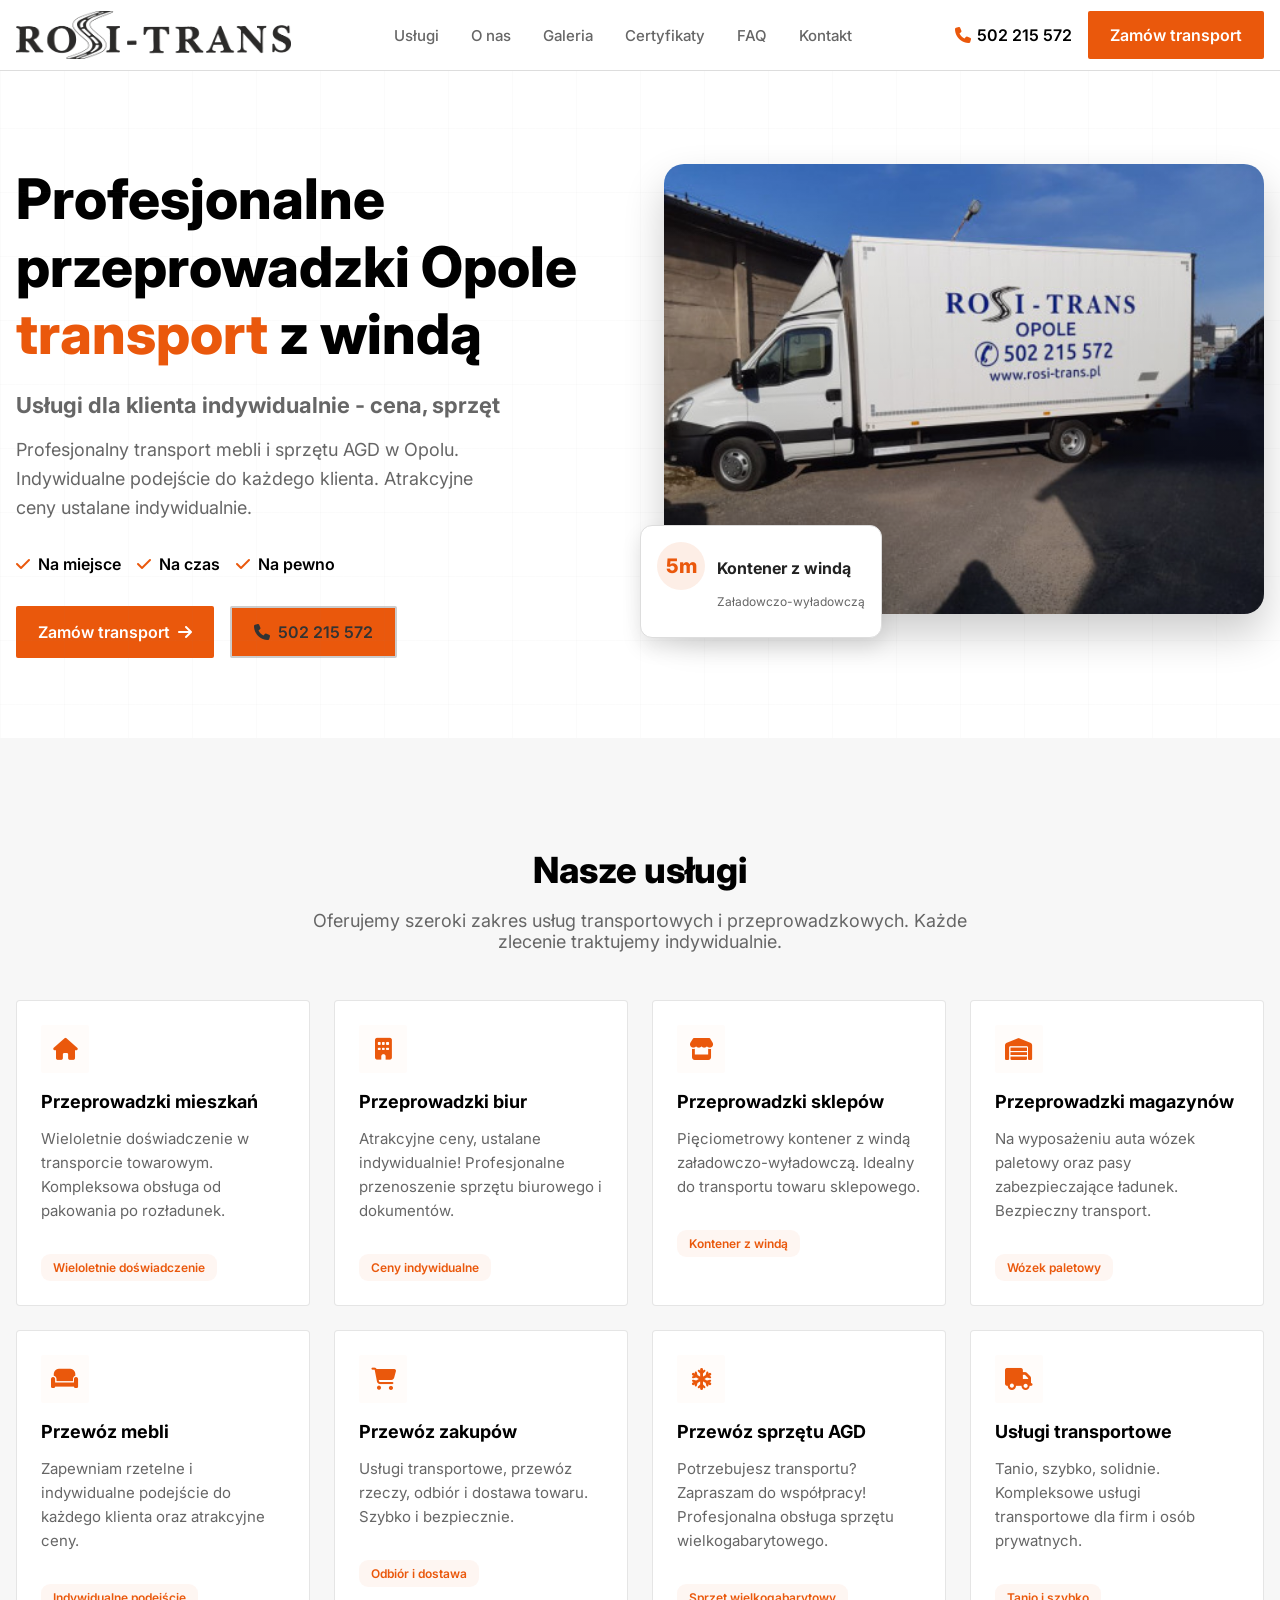
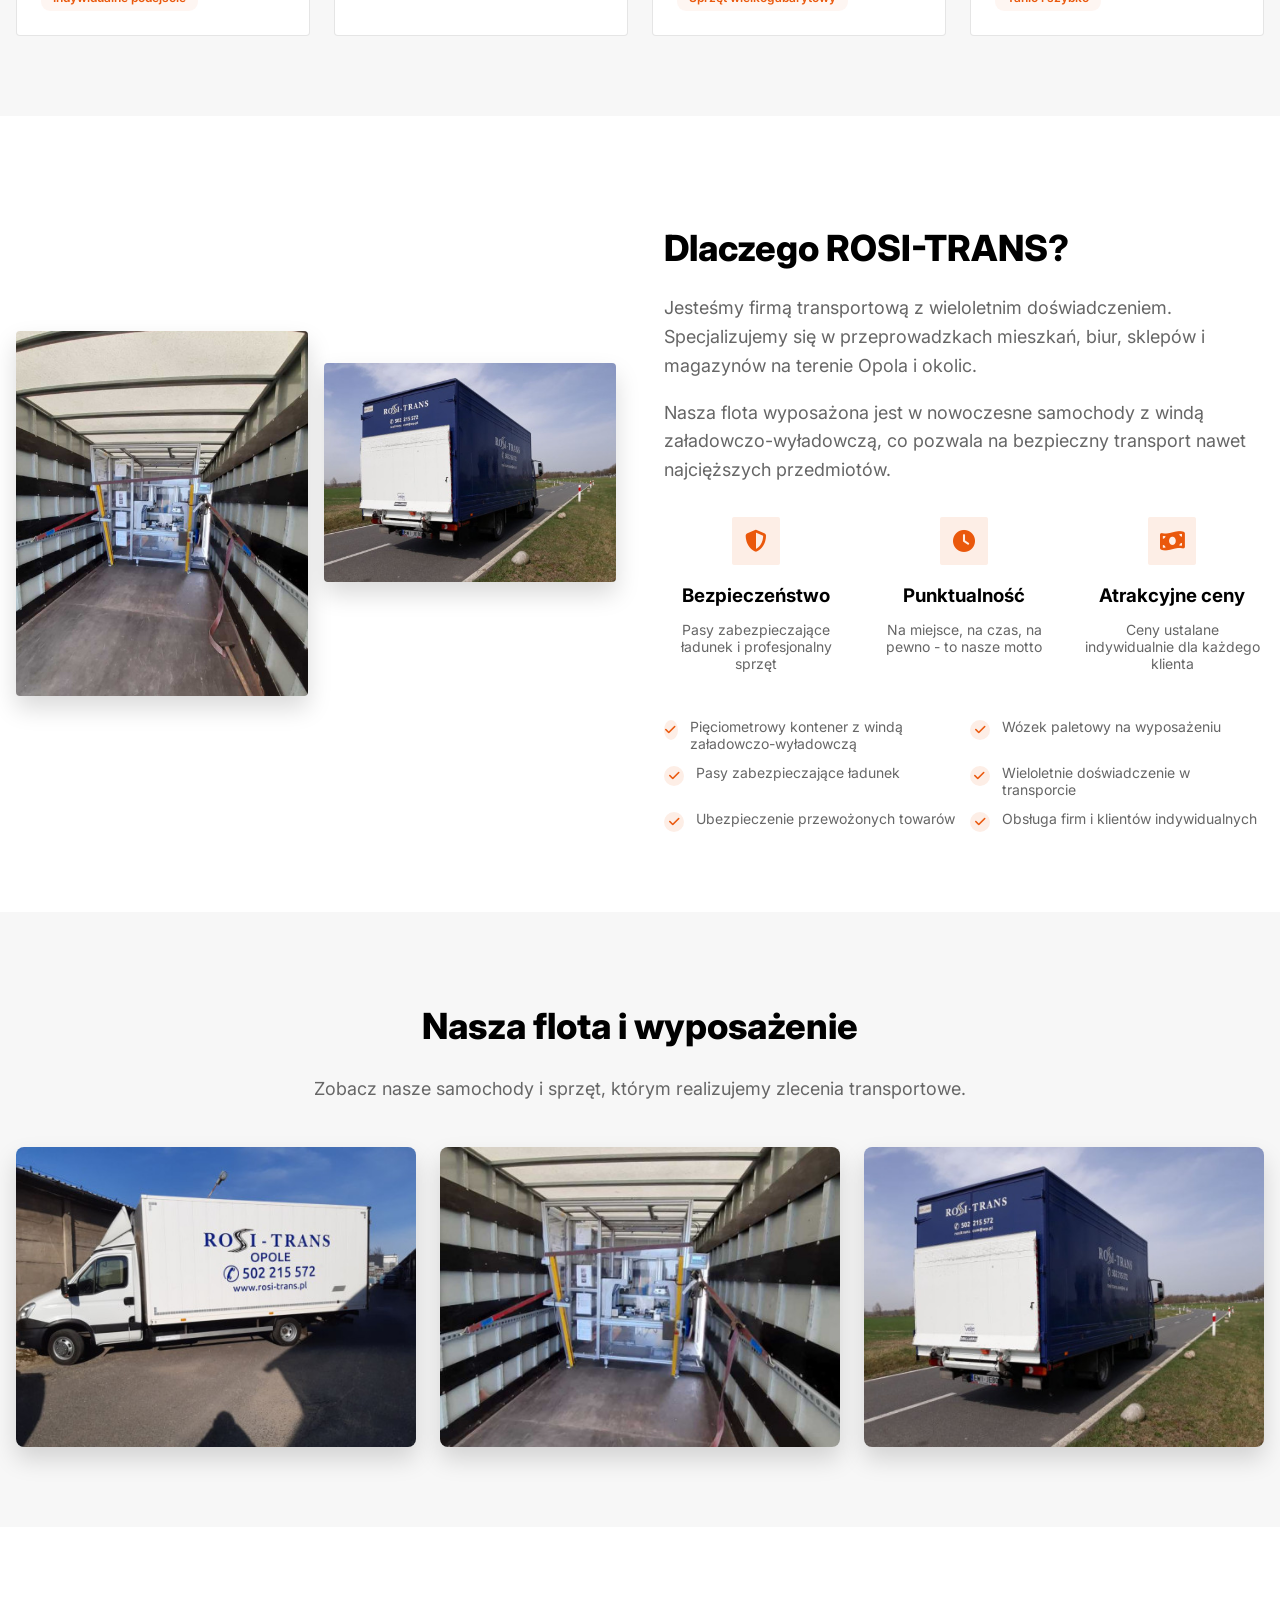
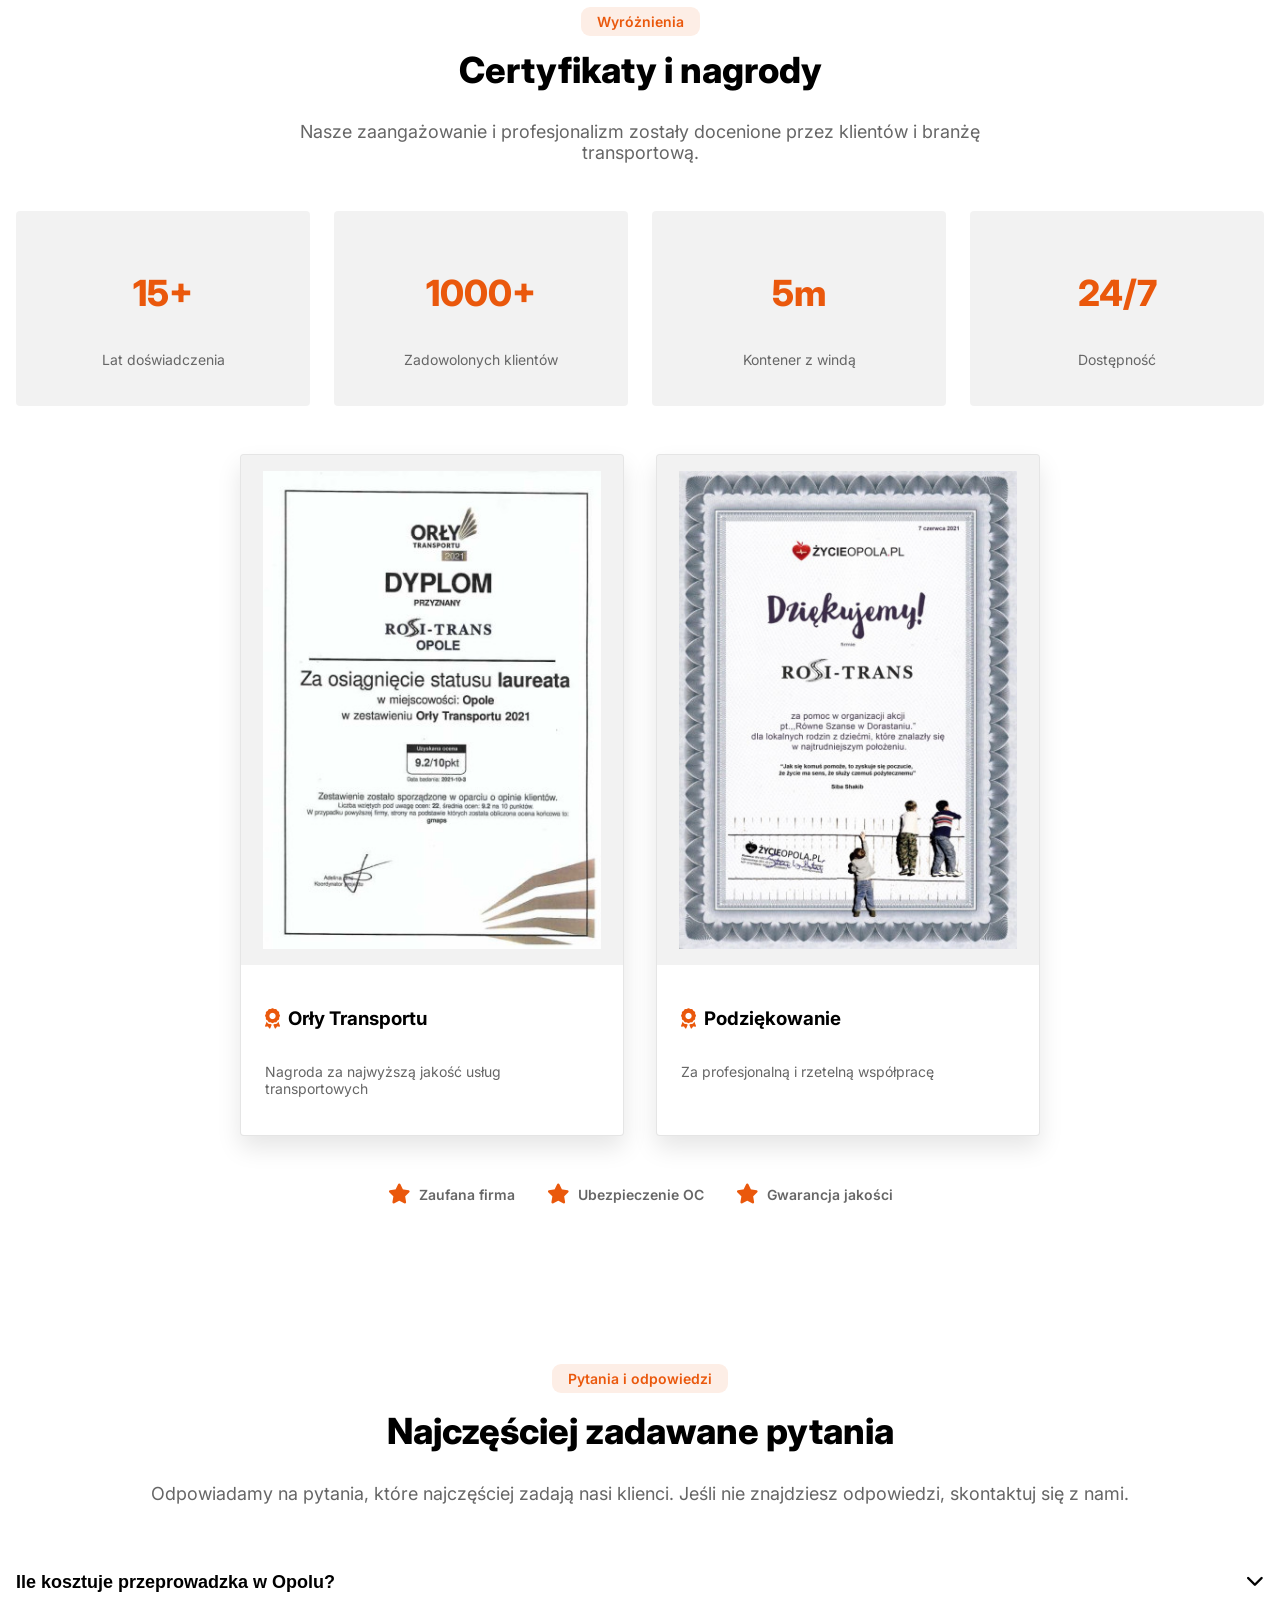
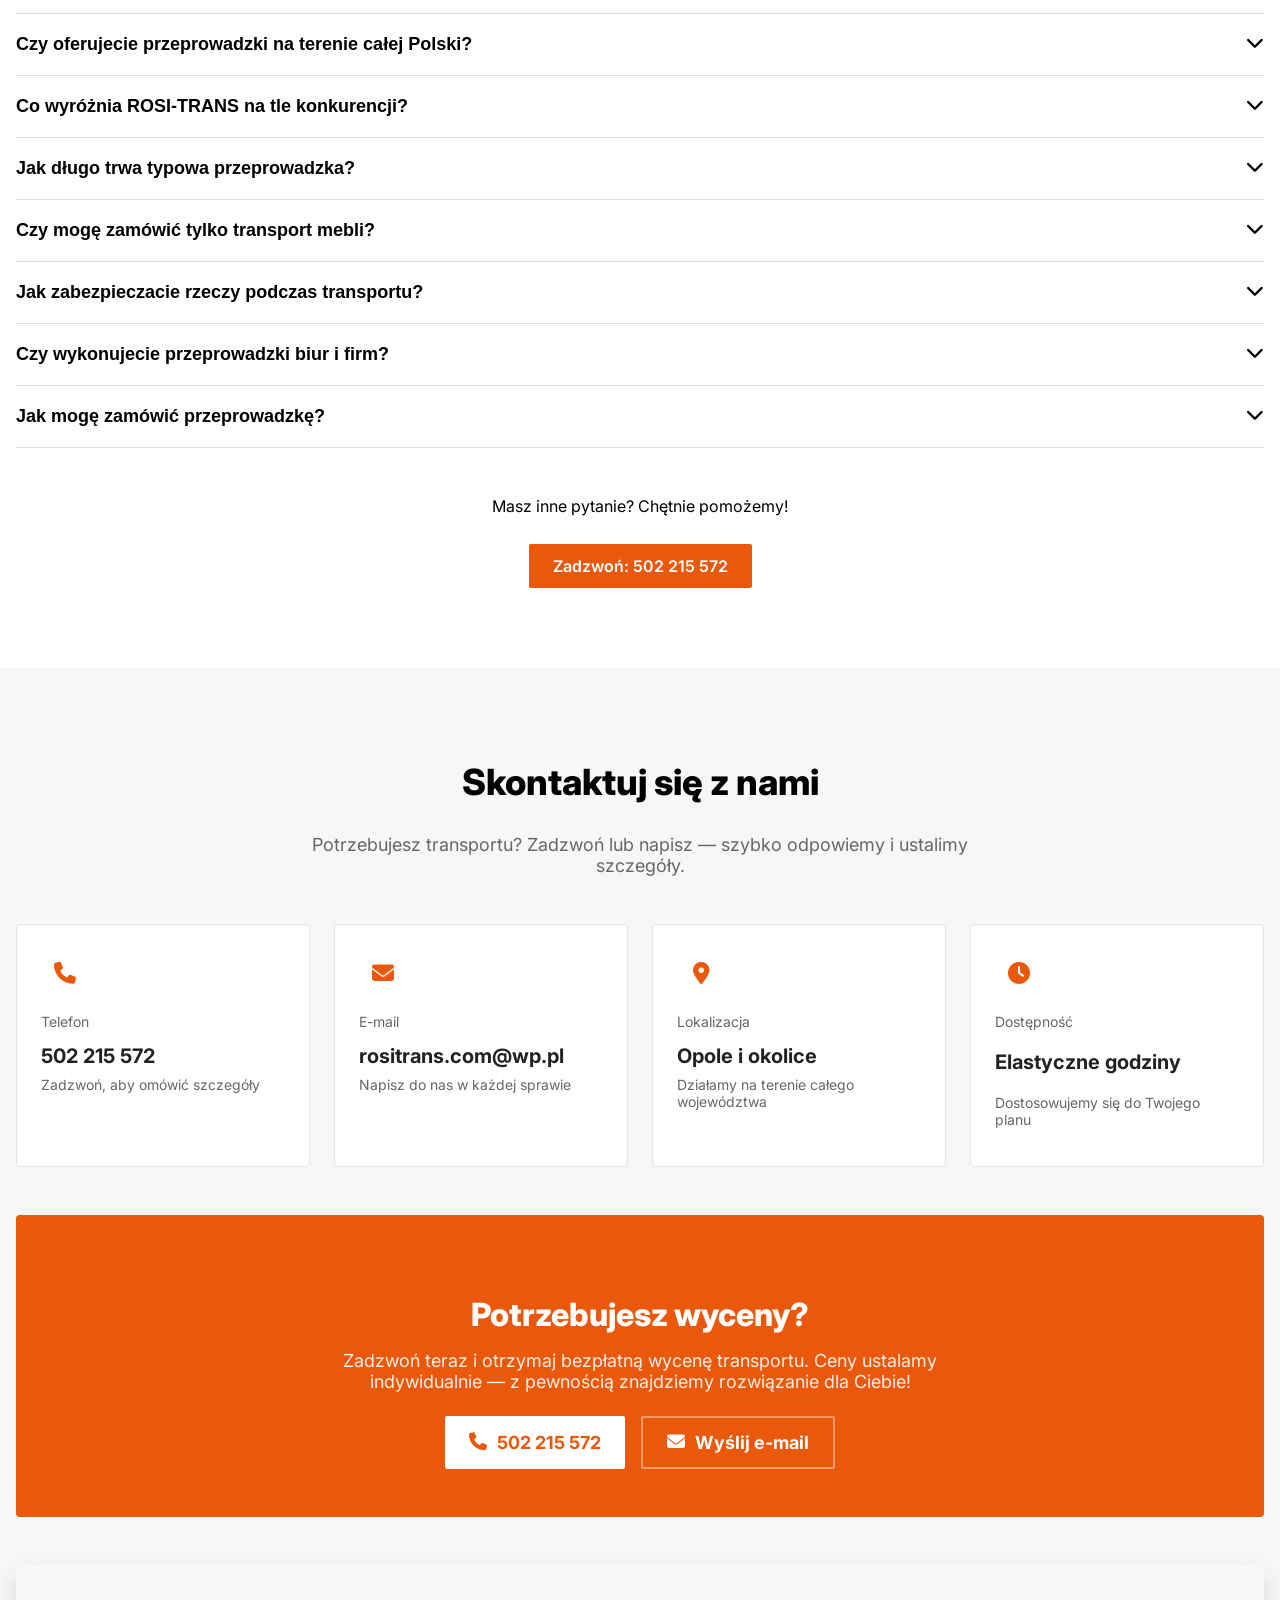
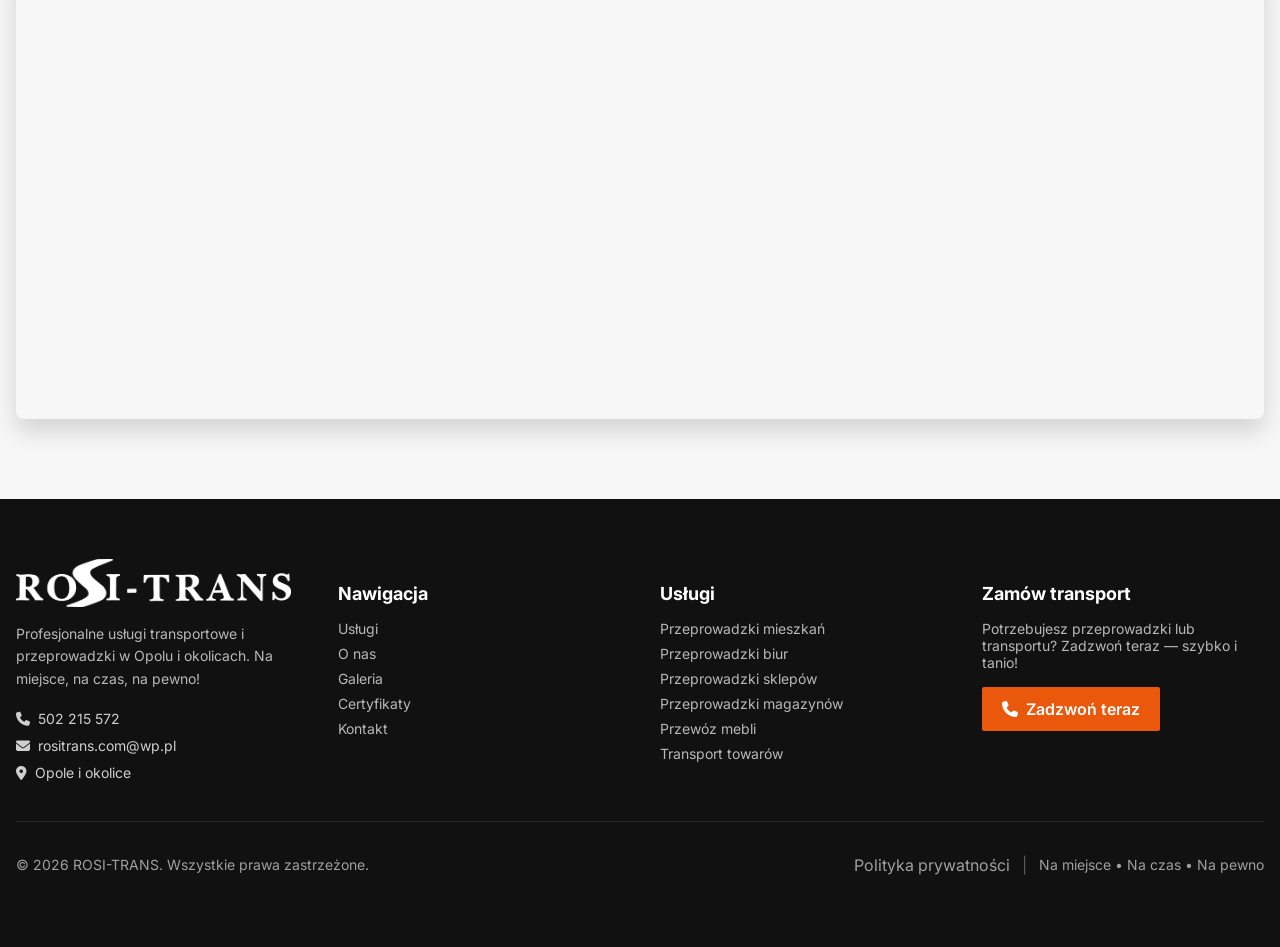
==== index.html @ 67e3f98b "Add privacy policy page and associated styles - Created a new HTML file for the privacy policy with " ====
<!doctype html>
<html lang="pl">
  <head>
    <meta charset="UTF-8" />
    <meta name="viewport" content="width=device-width, initial-scale=1.0" />
    <link rel="preconnect" href="https://fonts.googleapis.com" />
    <link rel="preconnect" href="https://fonts.gstatic.com" crossorigin />
    <link
      href="https://fonts.googleapis.com/css2?family=Inter:wght@100..900&family=Space+Grotesk:wght@300..700&display=swap"
      rel="stylesheet"
    />

    <style>
      :root {
        --font-inter: "Inter", sans-serif;
        --font-space-grotesk: "Space Grotesk", sans-serif;
      }
    </style>

    <meta
      name="viewport"
      content="width=device-width, initial-scale=1, maximum-scale=5"
    />

    <meta
      name="theme-color"
      media="(prefers-color-scheme: light)"
      content="#ea580c"
    />
    <meta
      name="theme-color"
      media="(prefers-color-scheme: dark)"
      content="#1e3a5f"
    />

    <title>Przeprowadzki Opole | Usługi transportowe tanio - winda</title>
    <meta
      name="description"
      content="Profesjonalne przeprowadzki Opole. Usługi transportowe, transport sprzętu. Winda. Indywidualna cena dla klienta. 502215572"
    />
    <meta
      name="keywords"
      content="przeprowadzki Opole, przeprowadzki, przeprowadzka, firma przeprowadzkowa Opole, usługi transportowe Opole, transport Opole, transport, transportowe, przeprowadzki mieszkań Opole, przeprowadzki biur Opole, przeprowadzki sklepów, przeprowadzki magazynów, przewóz mebli Opole, transport mebli, przewóz sprzętu AGD, sprzęt AGD, taxi bagażowe Opole, przeprowadzki Opolskie, transport Opolskie, przeprowadzki Kędzierzyn-Koźle, przeprowadzki Nysa, przeprowadzki Brzeg, Opole, w Opolu, tanie przeprowadzki Opole, profesjonalne przeprowadzki, profesjonalna firma, auto z windą Opole, winda załadowcza, windą, indywidualne podejście, indywidualnie, cena, atrakcyjne ceny, dla klienta, klientów, firma transportowa z windą Opole, przeprowadzka mieszkania Opole cena, ile kosztuje przeprowadzka Opole"
    />

    <link rel="canonical" href="https://rosi-trans.pl" />

    <meta property="og:type" content="website" />
    <meta property="og:locale" content="pl_PL" />
    <meta property="og:url" content="https://rosi-trans.pl" />
    <meta property="og:site_name" content="ROSI-TRANS Przeprowadzki Opole" />
    <meta
      property="og:title"
      content="Przeprowadzki Opole - Transport z windą"
    />
    <meta
      property="og:description"
      content="Profesjonalne przeprowadzki Opole. Transport mebli, sprzętu. Indywidualna cena. Auto z windą."
    />
    <meta property="og:image" content="/images/og-image.jpg" />
    <meta property="og:image:width" content="1200" />
    <meta property="og:image:height" content="630" />
    <meta
      property="og:image:alt"
      content="ROSI-TRANS - Profesjonalne przeprowadzki i usługi transportowe w Opolu"
    />

    <meta name="twitter:card" content="summary_large_image" />
    <meta
      name="twitter:title"
      content="Przeprowadzki Opole - ROSI-TRANS | Winda"
    />
    <meta
      name="twitter:description"
      content="Transport mebli i sprzętu Opole. Indywidualna cena dla klienta. Tel. 502 215 572"
    />
    <meta name="twitter:image" content="/images/og-image.jpg" />

    <meta name="robots" content="index, follow" />
    <meta
      name="googlebot"
      content="index, follow, max-video-preview:-1, max-image-preview:large, max-snippet:-1"
    />

    <link
      rel="icon"
      href="/icon-light-32x32.png"
      media="(prefers-color-scheme: light)"
    />
    <link
      rel="icon"
      href="/icon-dark-32x32.png"
      media="(prefers-color-scheme: dark)"
    />
    <link rel="icon" href="/icon.svg" type="image/svg+xml" />
    <link rel="apple-touch-icon" href="/apple-icon.png" />

    <link
      rel="stylesheet"
      href="https://cdnjs.cloudflare.com/ajax/libs/font-awesome/6.5.1/css/all.min.css"
      integrity="sha512-DTOQO9RWCH3ppGqcWaEA1BIZOC6xxalwEsw9c2QQeAIftl+Vegovlnee1c9QX4TctnWMn13TZye+giMm8e2LwA=="
      crossorigin="anonymous"
      referrerpolicy="no-referrer"
    />

    <link rel="stylesheet" href="static-copy.css" />
  </head>
  <body>
    <header class="header">
      <div class="container">
        <div class="header-inner">
          <a href="/" class="logo">
            <img src="/images/logo.png" alt="ROSI-TRANS Logo" />
          </a>

          <nav class="nav">
            <a href="#uslugi">Usługi</a>
            <a href="#o-nas">O nas</a>
            <a href="#galeria">Galeria</a>
            <a href="#certyfikaty">Certyfikaty</a>
            <a href="#faq">FAQ</a>
            <a href="#kontakt">Kontakt</a>
          </nav>

          <div class="cta">
            <a href="tel:502215572" class="phone">
              <i class="fa-solid fa-phone"></i> 502 215 572
            </a>
            <a href="#kontakt" class="btn">Zamów transport</a>
          </div>

          <button class="menu-btn" id="menuToggle">
            <i class="fa-solid fa-bars"></i>
          </button>
        </div>

        <div class="mobile-nav" id="mobileNav">
          <a href="#uslugi">Usługi</a>
          <a href="#o-nas">O nas</a>
          <a href="#galeria">Galeria</a>
          <a href="#certyfikaty">Certyfikaty</a>
          <a href="#faq">FAQ</a>
          <a href="#kontakt">Kontakt</a>

          <div class="mobile-cta">
            <a href="tel:502215572" class="phone">
              <i class="fa-solid fa-phone"></i> 502 215 572
            </a>
            <a href="#kontakt" class="btn full">Zamów transport</a>
          </div>
        </div>
      </div>
    </header>

    <script>
      const toggle = document.getElementById("menuToggle");
      const mobileNav = document.getElementById("mobileNav");

      toggle.addEventListener("click", () => {
        mobileNav.classList.toggle("open");
      });
    </script>

    <main>
      <section class="hero">
        <div class="hero-bg"></div>

        <div class="container">
          <div class="hero-grid">
            <div class="hero-content">
              <div class="badge visually-hidden">Usługi transportowe Opole</div>

              <h1 class="hero-title">
                Profesjonalne przeprowadzki Opole
                <span class="primary">transport</span> z windą
              </h1>

              <h2 class="hero-subtitle">
                Usługi dla klienta indywidualnie - cena, sprzęt
              </h2>

              <p class="hero-text">
                Profesjonalny transport mebli i sprzętu AGD w Opolu.
                Indywidualne podejście do każdego klienta. Atrakcyjne ceny
                ustalane indywidualnie.
              </p>

              <div class="features">
                <div class="feature">
                  <i class="fa-solid fa-check"></i> Na miejsce
                </div>
                <div class="feature">
                  <i class="fa-solid fa-check"></i> Na czas
                </div>
                <div class="feature">
                  <i class="fa-solid fa-check"></i> Na pewno
                </div>
              </div>

              <div class="cta-row">
                <a href="#kontakt" class="btn primary-btn">
                  Zamów transport <i class="fa-solid fa-arrow-right"></i>
                </a>

                <a href="tel:502215572" class="btn outline-btn">
                  <i class="fa-solid fa-phone"></i> 502 215 572
                </a>
              </div>
            </div>

            <div class="hero-image-wrapper">
              <div class="hero-image">
                <img
                  src="/images/truck.jpg"
                  alt="Samochód transportowy ROSI-TRANS z windą załadowczą"
                />
                <div class="image-overlay"></div>
              </div>
              <div class="floating-card">
                <div class="floating-icon">5m</div>
                <div>
                  <p class="floating-title">Kontener z windą</p>
                  <p class="floating-sub">Załadowczo-wyładowczą</p>
                </div>
              </div>
            </div>
          </div>
        </div>
      </section>

      <section id="uslugi" class="services-section">
        <div class="container">
          <div class="services-header">
            <h2 class="services-title">Nasze usługi</h2>
            <p class="services-subtitle">
              Oferujemy szeroki zakres usług transportowych i przeprowadzkowych.
              Każde zlecenie traktujemy indywidualnie.
            </p>
          </div>

          <div class="services-grid">
            <div class="service-card">
              <div class="service-icon">
                <i class="fa-solid fa-house"></i>
              </div>
              <h3 class="service-title">Przeprowadzki mieszkań</h3>
              <p class="service-desc">
                Wieloletnie doświadczenie w transporcie towarowym. Kompleksowa
                obsługa od pakowania po rozładunek.
              </p>
              <div class="service-tag">Wieloletnie doświadczenie</div>
            </div>

            <div class="service-card">
              <div class="service-icon">
                <i class="fa-solid fa-building"></i>
              </div>
              <h3 class="service-title">Przeprowadzki biur</h3>
              <p class="service-desc">
                Atrakcyjne ceny, ustalane indywidualnie! Profesjonalne
                przenoszenie sprzętu biurowego i dokumentów.
              </p>
              <div class="service-tag">Ceny indywidualne</div>
            </div>

            <div class="service-card">
              <div class="service-icon">
                <i class="fa-solid fa-store"></i>
              </div>
              <h3 class="service-title">Przeprowadzki sklepów</h3>
              <p class="service-desc">
                Pięciometrowy kontener z windą załadowczo-wyładowczą. Idealny do
                transportu towaru sklepowego.
              </p>
              <div class="service-tag">Kontener z windą</div>
            </div>

            <div class="service-card">
              <div class="service-icon">
                <i class="fa-solid fa-warehouse"></i>
              </div>
              <h3 class="service-title">Przeprowadzki magazynów</h3>
              <p class="service-desc">
                Na wyposażeniu auta wózek paletowy oraz pasy zabezpieczające
                ładunek. Bezpieczny transport.
              </p>
              <div class="service-tag">Wózek paletowy</div>
            </div>

            <div class="service-card">
              <div class="service-icon">
                <i class="fa-solid fa-couch"></i>
              </div>
              <h3 class="service-title">Przewóz mebli</h3>
              <p class="service-desc">
                Zapewniam rzetelne i indywidualne podejście do każdego klienta
                oraz atrakcyjne ceny.
              </p>
              <div class="service-tag">Indywidualne podejście</div>
            </div>

            <div class="service-card">
              <div class="service-icon">
                <i class="fa-solid fa-cart-shopping"></i>
              </div>
              <h3 class="service-title">Przewóz zakupów</h3>
              <p class="service-desc">
                Usługi transportowe, przewóz rzeczy, odbiór i dostawa towaru.
                Szybko i bezpiecznie.
              </p>
              <div class="service-tag">Odbiór i dostawa</div>
            </div>

            <div class="service-card">
              <div class="service-icon">
                <i class="fa-solid fa-snowflake"></i>
              </div>
              <h3 class="service-title">Przewóz sprzętu AGD</h3>
              <p class="service-desc">
                Potrzebujesz transportu? Zapraszam do współpracy! Profesjonalna
                obsługa sprzętu wielkogabarytowego.
              </p>
              <div class="service-tag">Sprzęt wielkogabarytowy</div>
            </div>

            <div class="service-card">
              <div class="service-icon">
                <i class="fa-solid fa-truck"></i>
              </div>
              <h3 class="service-title">Usługi transportowe</h3>
              <p class="service-desc">
                Tanio, szybko, solidnie. Kompleksowe usługi transportowe dla
                firm i osób prywatnych.
              </p>
              <div class="service-tag">Tanio i szybko</div>
            </div>
          </div>
        </div>
      </section>

      <section id="o-nas" class="about-section">
        <div class="container">
          <div class="about-grid">
            <div class="about-images">
              <div class="col-left">
                <div class="img-box tall">
                  <img
                    src="/images/interior.jpg"
                    alt="Wnętrze kontenera ROSI-TRANS"
                  />
                </div>
              </div>

              <div class="col-right">
                <div class="img-box wide">
                  <img src="/images/company.jpg" alt="Flota ROSI-TRANS" />
                </div>
              </div>
            </div>

            <div class="about-content">
              <h2 class="about-title">Dlaczego ROSI-TRANS?</h2>

              <p class="about-text">
                Jesteśmy firmą transportową z wieloletnim doświadczeniem.
                Specjalizujemy się w przeprowadzkach mieszkań, biur, sklepów i
                magazynów na terenie Opola i okolic.
              </p>

              <p class="about-text">
                Nasza flota wyposażona jest w nowoczesne samochody z windą
                załadowczo-wyładowczą, co pozwala na bezpieczny transport nawet
                najcięższych przedmiotów.
              </p>

              <div class="benefits-grid">
                <div class="benefit">
                  <div class="benefit-icon">
                    <i class="fa-solid fa-shield-halved"></i>
                  </div>
                  <h3 class="benefit-title">Bezpieczeństwo</h3>
                  <p class="benefit-desc">
                    Pasy zabezpieczające ładunek i profesjonalny sprzęt
                  </p>
                </div>

                <div class="benefit">
                  <div class="benefit-icon">
                    <i class="fa-solid fa-clock"></i>
                  </div>
                  <h3 class="benefit-title">Punktualność</h3>
                  <p class="benefit-desc">
                    Na miejsce, na czas, na pewno - to nasze motto
                  </p>
                </div>

                <div class="benefit">
                  <div class="benefit-icon">
                    <i class="fa-solid fa-money-bill-wave"></i>
                  </div>
                  <h3 class="benefit-title">Atrakcyjne ceny</h3>
                  <p class="benefit-desc">
                    Ceny ustalane indywidualnie dla każdego klienta
                  </p>
                </div>
              </div>

              <div class="features-list">
                <div class="feature-item">
                  <div class="feature-icon">
                    <i class="fa-solid fa-check"></i>
                  </div>
                  <span
                    >Pięciometrowy kontener z windą załadowczo-wyładowczą</span
                  >
                </div>

                <div class="feature-item">
                  <div class="feature-icon">
                    <i class="fa-solid fa-check"></i>
                  </div>
                  <span>Wózek paletowy na wyposażeniu</span>
                </div>

                <div class="feature-item">
                  <div class="feature-icon">
                    <i class="fa-solid fa-check"></i>
                  </div>
                  <span>Pasy zabezpieczające ładunek</span>
                </div>

                <div class="feature-item">
                  <div class="feature-icon">
                    <i class="fa-solid fa-check"></i>
                  </div>
                  <span>Wieloletnie doświadczenie w transporcie</span>
                </div>

                <div class="feature-item">
                  <div class="feature-icon">
                    <i class="fa-solid fa-check"></i>
                  </div>
                  <span>Ubezpieczenie przewożonych towarów</span>
                </div>

                <div class="feature-item">
                  <div class="feature-icon">
                    <i class="fa-solid fa-check"></i>
                  </div>
                  <span>Obsługa firm i klientów indywidualnych</span>
                </div>
              </div>
            </div>
          </div>
        </div>
      </section>

      <section id="galeria" class="gallery-section">
        <div class="container">
          <div class="gallery-header">
            <h2 class="gallery-title">Nasza flota i wyposażenie</h2>
            <p class="gallery-subtitle">
              Zobacz nasze samochody i sprzęt, którym realizujemy zlecenia
              transportowe.
            </p>
          </div>

          <div class="gallery-grid">
            <div
              class="gallery-item"
              data-title="Nowoczesna flota"
              data-src="/images/truck.jpg"
            >
              <img
                src="/images/truck.jpg"
                alt="Samochód transportowy ROSI-TRANS"
              />
              <div class="overlay"></div>
              <div class="caption">Nowoczesna flota</div>
            </div>

            <div
              class="gallery-item"
              data-title="Przestronny kontener"
              data-src="/images/interior.jpg"
            >
              <img
                src="/images/interior.jpg"
                alt="Wnętrze kontenera transportowego"
              />
              <div class="overlay"></div>
              <div class="caption">Przestronny kontener</div>
            </div>

            <div
              class="gallery-item"
              data-title="Profesjonalna obsługa"
              data-src="/images/company.jpg"
            >
              <img src="/images/company.jpg" alt="Firma ROSI-TRANS" />
              <div class="overlay"></div>
              <div class="caption">Profesjonalna obsługa</div>
            </div>
          </div>
        </div>

        <div id="lightbox" class="lightbox">
          <button class="lightbox-close">
            <i class="fa-solid fa-xmark"></i>
          </button>
          <img id="lightbox-img" src="" alt="" />
          <p id="lightbox-title"></p>
        </div>
      </section>

      <script>
        const items = document.querySelectorAll(".gallery-item");
        const lightbox = document.getElementById("lightbox");
        const lightboxImg = document.getElementById("lightbox-img");
        const lightboxTitle = document.getElementById("lightbox-title");
        const closeBtn = document.querySelector(".lightbox-close");

        items.forEach((item) => {
          item.addEventListener("click", () => {
            lightboxImg.src = item.dataset.src;
            lightboxTitle.textContent = item.dataset.title;
            lightbox.classList.add("open");
          });
        });

        closeBtn.addEventListener("click", () => {
          lightbox.classList.remove("open");
        });

        lightbox.addEventListener("click", (e) => {
          if (e.target === lightbox) {
            lightbox.classList.remove("open");
          }
        });
      </script>

      <section id="certyfikaty" class="cert-section">
        <div class="container">
          <div class="cert-header">
            <span class="cert-badge">Wyróżnienia</span>
            <h2 class="cert-title">Certyfikaty i nagrody</h2>
            <p class="cert-subtitle">
              Nasze zaangażowanie i profesjonalizm zostały docenione przez
              klientów i branżę transportową.
            </p>
          </div>

          <div class="cert-stats">
            <div class="stat-box">
              <p class="stat-value">15+</p>
              <p class="stat-label">Lat doświadczenia</p>
            </div>

            <div class="stat-box">
              <p class="stat-value">1000+</p>
              <p class="stat-label">Zadowolonych klientów</p>
            </div>

            <div class="stat-box">
              <p class="stat-value">5m</p>
              <p class="stat-label">Kontener z windą</p>
            </div>

            <div class="stat-box">
              <p class="stat-value">24/7</p>
              <p class="stat-label">Dostępność</p>
            </div>
          </div>

          <div class="cert-grid">
            <div class="cert-card">
              <div class="cert-img">
                <img
                  src="/images/cert-orly.jpg"
                  alt="Certyfikat Orły Transportu"
                />
              </div>
              <div class="cert-body">
                <div class="cert-title-row">
                  <i class="fa-solid fa-award"></i>
                  <h3>Orły Transportu</h3>
                </div>
                <p class="cert-desc">
                  Nagroda za najwyższą jakość usług transportowych
                </p>
              </div>
            </div>

            <div class="cert-card">
              <div class="cert-img">
                <img src="/images/cert-thanks.jpg" alt="Podziękowanie" />
              </div>
              <div class="cert-body">
                <div class="cert-title-row">
                  <i class="fa-solid fa-award"></i>
                  <h3>Podziękowanie</h3>
                </div>
                <p class="cert-desc">Za profesjonalną i rzetelną współpracę</p>
              </div>
            </div>
          </div>

          <div class="trust-badges">
            <div class="trust-item">
              <i class="fa-solid fa-star"></i>
              <span>Zaufana firma</span>
            </div>

            <div class="trust-item">
              <i class="fa-solid fa-star"></i>
              <span>Ubezpieczenie OC</span>
            </div>

            <div class="trust-item">
              <i class="fa-solid fa-star"></i>
              <span>Gwarancja jakości</span>
            </div>
          </div>
        </div>
      </section>

      <section id="faq" class="faq-section">
        <div class="container">
          <div class="faq-header">
            <span class="faq-badge">Pytania i odpowiedzi</span>
            <h2 class="faq-title">Najczęściej zadawane pytania</h2>
            <p class="faq-subtitle">
              Odpowiadamy na pytania, które najczęściej zadają nasi klienci.
              Jeśli nie znajdziesz odpowiedzi, skontaktuj się z nami.
            </p>
          </div>

          <!-- Accordion -->
          <div class="faq-list">
            <!-- FAQ ITEM TEMPLATE (repeated below) -->
            <div class="faq-item">
              <button class="faq-question">
                <span>Ile kosztuje przeprowadzka w Opolu?</span>
                <i class="fa-solid fa-chevron-down"></i>
              </button>
              <div class="faq-answer">
                <p>
                  Cena przeprowadzki ustalana jest indywidualnie i zależy od
                  wielu czynników: odległości, ilości rzeczy, piętra oraz
                  dodatkowych usług. Oferujemy bezpłatną wycenę. Zadzwoń: 502
                  215 572.
                </p>
              </div>
            </div>

            <div class="faq-item">
              <button class="faq-question">
                <span
                  >Czy oferujecie przeprowadzki na terenie całej Polski?</span
                >
                <i class="fa-solid fa-chevron-down"></i>
              </button>
              <div class="faq-answer">
                <p>
                  Tak, realizujemy przeprowadzki w całej Polsce — Opole,
                  Wrocław, Katowice, Warszawa, Kraków i inne miasta.
                </p>
              </div>
            </div>

            <div class="faq-item">
              <button class="faq-question">
                <span>Co wyróżnia ROSI-TRANS na tle konkurencji?</span>
                <i class="fa-solid fa-chevron-down"></i>
              </button>
              <div class="faq-answer">
                <p>
                  Posiadamy kontener 5m z windą, wózek paletowy i pasy
                  zabezpieczające. Wieloletnie doświadczenie gwarantuje
                  bezpieczeństwo.
                </p>
              </div>
            </div>

            <div class="faq-item">
              <button class="faq-question">
                <span>Jak długo trwa typowa przeprowadzka?</span>
                <i class="fa-solid fa-chevron-down"></i>
              </button>
              <div class="faq-answer">
                <p>
                  Małe mieszkanie: 2–4 godziny. Większe przeprowadzki mogą trwać
                  cały dzień.
                </p>
              </div>
            </div>

            <div class="faq-item">
              <button class="faq-question">
                <span>Czy mogę zamówić tylko transport mebli?</span>
                <i class="fa-solid fa-chevron-down"></i>
              </button>
              <div class="faq-answer">
                <p>
                  Tak! Oferujemy przewóz mebli, AGD, zakupów oraz odbiór i
                  dostawę towaru.
                </p>
              </div>
            </div>

            <div class="faq-item">
              <button class="faq-question">
                <span>Jak zabezpieczacie rzeczy podczas transportu?</span>
                <i class="fa-solid fa-chevron-down"></i>
              </button>
              <div class="faq-answer">
                <p>
                  Używamy pasów zabezpieczających, materiałów ochronnych i windy
                  załadowczej.
                </p>
              </div>
            </div>

            <div class="faq-item">
              <button class="faq-question">
                <span>Czy wykonujecie przeprowadzki biur i firm?</span>
                <i class="fa-solid fa-chevron-down"></i>
              </button>
              <div class="faq-answer">
                <p>
                  Tak — przeprowadzki biur, sklepów i magazynów. Oferujemy
                  elastyczne terminy.
                </p>
              </div>
            </div>

            <div class="faq-item">
              <button class="faq-question">
                <span>Jak mogę zamówić przeprowadzkę?</span>
                <i class="fa-solid fa-chevron-down"></i>
              </button>
              <div class="faq-answer">
                <p>
                  Zadzwoń: 502 215 572 lub napisz: rositrans.com@wp.pl. Możesz
                  też użyć formularza.
                </p>
              </div>
            </div>
          </div>

          <div class="faq-cta">
            <p>Masz inne pytanie? Chętnie pomożemy!</p>
            <a href="tel:502215572" class="faq-call"> Zadzwoń: 502 215 572 </a>
          </div>
        </div>
      </section>

      <script>
        const faqItems = document.querySelectorAll(".faq-item");

        faqItems.forEach((item) => {
          const btn = item.querySelector(".faq-question");

          btn.addEventListener("click", () => {
            faqItems.forEach((other) => {
              if (other !== item) {
                other.classList.remove("open");
              }
            });

            item.classList.toggle("open");
          });
        });
      </script>

      <section id="kontakt" class="contact-section">
        <div class="container">
          <div class="contact-header">
            <h2 class="contact-title">Skontaktuj się z nami</h2>
            <p class="contact-subtitle">
              Potrzebujesz transportu? Zadzwoń lub napisz — szybko odpowiemy i
              ustalimy szczegóły.
            </p>
          </div>

          <!-- Contact Cards -->
          <div class="contact-grid">
            <div class="contact-card">
              <div class="contact-icon"><i class="fa-solid fa-phone"></i></div>
              <p class="contact-label">Telefon</p>
              <a href="tel:502215572" class="contact-value">502 215 572</a>
              <p class="contact-desc">Zadzwoń, aby omówić szczegóły</p>
            </div>

            <div class="contact-card">
              <div class="contact-icon">
                <i class="fa-solid fa-envelope"></i>
              </div>
              <p class="contact-label">E-mail</p>
              <a href="mailto:rositrans.com@wp.pl" class="contact-value"
                >rositrans.com@wp.pl</a
              >
              <p class="contact-desc">Napisz do nas w każdej sprawie</p>
            </div>

            <div class="contact-card">
              <div class="contact-icon">
                <i class="fa-solid fa-location-dot"></i>
              </div>
              <p class="contact-label">Lokalizacja</p>
              <a href="#mapa" class="contact-value">Opole i okolice</a>
              <p class="contact-desc">Działamy na terenie całego województwa</p>
            </div>

            <div class="contact-card">
              <div class="contact-icon"><i class="fa-solid fa-clock"></i></div>
              <p class="contact-label">Dostępność</p>
              <p class="contact-value">Elastyczne godziny</p>
              <p class="contact-desc">Dostosowujemy się do Twojego planu</p>
            </div>
          </div>

          <div class="contact-cta">
            <h3 class="cta-title">Potrzebujesz wyceny?</h3>
            <p class="cta-text">
              Zadzwoń teraz i otrzymaj bezpłatną wycenę transportu. Ceny
              ustalamy indywidualnie — z pewnością znajdziemy rozwiązanie dla
              Ciebie!
            </p>

            <div class="cta-buttons">
              <a href="tel:502215572" class="cta-btn phone-btn">
                <i class="fa-solid fa-phone"></i> 502 215 572
              </a>

              <a href="mailto:rositrans.com@wp.pl" class="cta-btn email-btn">
                <i class="fa-solid fa-envelope"></i> Wyślij e-mail
              </a>
            </div>
          </div>

          <div id="mapa" class="contact-map">
            <iframe
              src="https://www.google.com/maps/embed?pb=!1m18!1m12!1m3!1d2288.7663957705504!2d17.980300700000004!3d50.661119!2m3!1f0!2f0!3f0!3m2!1i1024!2i768!4f13.1!3m3!1m2!1s0x47105359e709e20f%3A0xe4b6f833fa1354d2!2sUs%C5%82ugi%20transportowe%2C%20Transport%20Opole%2C%20Auto%20z%20wind%C4%85%2C%20ROSI-TRANS!5e1!3m2!1suk!2spl!4v1775737716187!5m2!1suk!2spl"
              width="100%"
              height="450"
              style="border: 0"
              allowfullscreen
              loading="lazy"
              referrerpolicy="no-referrer-when-downgrade"
            ></iframe>
          </div>
        </div>
      </section>
    </main>

    <footer class="footer">
      <div class="container">
        <div class="footer-grid">
          <div class="footer-brand">
            <img
              src="/images/logo.png"
              alt="ROSI-TRANS Logo"
              class="footer-logo"
            />

            <p class="footer-text">
              Profesjonalne usługi transportowe i przeprowadzki w Opolu i
              okolicach. Na miejsce, na czas, na pewno!
            </p>

            <div class="footer-contact">
              <a href="tel:502215572" class="footer-link">
                <i class="fa-solid fa-phone"></i> 502 215 572
              </a>

              <a href="mailto:rositrans.com@wp.pl" class="footer-link">
                <i class="fa-solid fa-envelope"></i> rositrans.com@wp.pl
              </a>

              <div class="footer-link">
                <i class="fa-solid fa-location-dot"></i> Opole i okolice
              </div>
            </div>
          </div>

          <div class="footer-col">
            <h4 class="footer-title">Nawigacja</h4>
            <ul class="footer-list">
              <li><a href="#uslugi">Usługi</a></li>
              <li><a href="#o-nas">O nas</a></li>
              <li><a href="#galeria">Galeria</a></li>
              <li><a href="#certyfikaty">Certyfikaty</a></li>
              <li><a href="#kontakt">Kontakt</a></li>
            </ul>
          </div>

          <div class="footer-col">
            <h4 class="footer-title">Usługi</h4>
            <ul class="footer-list">
              <li>Przeprowadzki mieszkań</li>
              <li>Przeprowadzki biur</li>
              <li>Przeprowadzki sklepów</li>
              <li>Przeprowadzki magazynów</li>
              <li>Przewóz mebli</li>
              <li>Transport towarów</li>
            </ul>
          </div>

          <div class="footer-col">
            <h4 class="footer-title">Zamów transport</h4>
            <p class="footer-text-small">
              Potrzebujesz przeprowadzki lub transportu? Zadzwoń teraz — szybko
              i tanio!
            </p>

            <a href="tel:502215572" class="footer-cta">
              <i class="fa-solid fa-phone"></i> Zadzwoń teraz
            </a>
          </div>
        </div>

        <div class="footer-bottom">
          <p class="footer-copy">
            © 2026 ROSI-TRANS. Wszystkie prawa zastrzeżone.
          </p>

          <div class="footer-bottom-links">
            <a href="/polityka-prywatnosci">Polityka prywatności</a>
            <span>|</span>
            <p>Na miejsce • Na czas • Na pewno</p>
          </div>
        </div>
      </div>
    </footer>

    <script type="application/ld+json">
      {
        "@context": "https://schema.org",
        "@type": "MovingCompany",
        "@id": "https://rosi-trans.pl/#organization",
        "name": "ROSI-TRANS Usługi Transportowe",
        "alternateName": "ROSI-TRANS Przeprowadzki Opole",
        "description": "Profesjonalne usługi przeprowadzkowe i transportowe w Opolu i okolicach. Przeprowadzki mieszkań, biur, sklepów, magazynów. Auto z windą załadowczą.",
        "url": "https://rosi-trans.pl",
        "telephone": "+48502215572",
        "email": "rositrans.com@wp.pl",
        "image": "https://rosi-trans.pl/images/logo.png",
        "logo": "https://rosi-trans.pl/images/logo.png",
        "priceRange": "$$",
        "currenciesAccepted": "PLN",
        "paymentAccepted": "Gotówka, Przelew",
        "address": {
          "@type": "PostalAddress",
          "streetAddress": "Opole",
          "addressLocality": "Opole",
          "addressRegion": "opolskie",
          "postalCode": "45-000",
          "addressCountry": "PL"
        },
        "geo": {
          "@type": "GeoCoordinates",
          "latitude": 50.661119,
          "longitude": 17.9803007
        },
        "areaServed": [
          { "@type": "City", "name": "Opole" },
          { "@type": "State", "name": "województwo opolskie" },
          { "@type": "City", "name": "Kędzierzyn-Koźle" },
          { "@type": "City", "name": "Nysa" },
          { "@type": "City", "name": "Brzeg" },
          { "@type": "City", "name": "Kluczbork" },
          { "@type": "City", "name": "Strzelce Opolskie" }
        ],
        "hasOfferCatalog": {
          "@type": "OfferCatalog",
          "name": "Usługi przeprowadzkowe i transportowe",
          "itemListElement": [
            {
              "@type": "Offer",
              "itemOffered": {
                "@type": "Service",
                "name": "Przeprowadzki mieszkań",
                "description": "Kompleksowe przeprowadzki mieszkań w Opolu i okolicach"
              }
            },
            {
              "@type": "Offer",
              "itemOffered": {
                "@type": "Service",
                "name": "Przeprowadzki biur",
                "description": "Profesjonalne przeprowadzki biur i firm"
              }
            },
            {
              "@type": "Offer",
              "itemOffered": {
                "@type": "Service",
                "name": "Przeprowadzki sklepów",
                "description": "Transport wyposażenia sklepów i punktów handlowych"
              }
            },
            {
              "@type": "Offer",
              "itemOffered": {
                "@type": "Service",
                "name": "Przeprowadzki magazynów",
                "description": "Przeprowadzki magazynów z użyciem windy załadowczej"
              }
            },
            {
              "@type": "Offer",
              "itemOffered": {
                "@type": "Service",
                "name": "Przewóz mebli",
                "description": "Bezpieczny transport mebli z zabezpieczeniem ładunku"
              }
            },
            {
              "@type": "Offer",
              "itemOffered": {
                "@type": "Service",
                "name": "Przewóz sprzętu AGD",
                "description": "Transport sprzętu AGD i RTV"
              }
            },
            {
              "@type": "Offer",
              "itemOffered": {
                "@type": "Service",
                "name": "Usługi transportowe",
                "description": "Ogólne usługi transportowe, odbiór i dostawa towaru"
              }
            }
          ]
        },
        "knowsAbout": [
          "Przeprowadzki mieszkań",
          "Przeprowadzki biur",
          "Transport mebli",
          "Przeprowadzki sklepów",
          "Przeprowadzki magazynów",
          "Transport z windą załadowczą"
        ],
        "slogan": "Na miejsce, na czas, na pewno!",
        "foundingDate": "2010",
        "numberOfEmployees": {
          "@type": "QuantitativeValue",
          "minValue": 1,
          "maxValue": 10
        },
        "aggregateRating": {
          "@type": "AggregateRating",
          "ratingValue": "4.9",
          "reviewCount": "150",
          "bestRating": "5",
          "worstRating": "1"
        },
        "sameAs": [
          "https://www.google.com/maps/place/Us%C5%82ugi+transportowe,+Transport+Opole,+Auto+z+wind%C4%85,+ROSI-TRANS"
        ]
      }
    </script>
  </body>
</html>
---- static-copy.css ----
:root {
    color-scheme: light;
    font-family: Inter, system-ui, -apple-system, BlinkMacSystemFont, "Segoe UI", sans-serif;
    --background: oklch(0.985 0 0);
    --foreground: oklch(0.145 0 0);
    --card: oklch(1 0 0);
    --card-foreground: oklch(0.145 0 0);
    --popover: oklch(1 0 0);
    --popover-foreground: oklch(0.145 0 0);
    --primary: oklch(0.65 0.2 30);
    --primary-foreground: oklch(1 0 0);
    --secondary: oklch(0.96 0.01 250);
    --secondary-foreground: oklch(0.25 0.05 250);
    --muted: oklch(0.96 0 0);
    --muted-foreground: oklch(0.45 0 0);
    --accent: oklch(0.55 0.15 250);
    --accent-foreground: oklch(1 0 0);
    --destructive: oklch(0.577 0.245 27.325);
    --destructive-foreground: oklch(0.577 0.245 27.325);
    --border: oklch(0.90 0 0);
    --input: oklch(0.92 0 0);
    --ring: oklch(0.65 0.2 30);
    --chart-1: oklch(0.65 0.2 30);
    --chart-2: oklch(0.55 0.15 250);
    --chart-3: oklch(0.398 0.07 227.392);
    --chart-4: oklch(0.828 0.189 84.429);
    --chart-5: oklch(0.769 0.188 70.08);
    --radius: 0.5rem;
    --sidebar: oklch(0.985 0 0);
    --sidebar-foreground: oklch(0.145 0 0);
    --sidebar-primary: oklch(0.65 0.2 30);
    --sidebar-primary-foreground: oklch(0.985 0 0);
    --sidebar-accent: oklch(0.97 0 0);
    --sidebar-accent-foreground: oklch(0.205 0 0);
    --sidebar-border: oklch(0.922 0 0);
    --sidebar-ring: oklch(0.65 0.2 30);
    --font-sans: var(--font-inter), 'Inter', system-ui, sans-serif;
    --font-heading: var(--font-space-grotesk), 'Space Grotesk', system-ui, sans-serif;
    --font-mono: 'Geist Mono', 'Geist Mono Fallback';
}

* {
    box-sizing: border-box;
}

html {
    scroll-behavior: smooth;
}

body {
    margin: 0;
    background: var(--bg);
    color: var(--text);
    min-height: 100vh;
}

img {
    max-width: 100%;
    display: block;
}

a {
    color: inherit;
    text-decoration: none;
}

/* .container {
    width: min(1360px, calc(100% - 32px));
    margin: 0 auto;
} */
.visually-hidden {
    position: absolute;
    width: 1px;
    height: 1px;
    margin: -1px;
    border: 0;
    padding: 0;

    white-space: nowrap;
    clip-path: inset(100%);
    clip: rect(0 0 0 0);
    overflow: hidden;

}

.header {
    position: fixed;
    top: 0;
    left: 0;
    right: 0;
    z-index: 50;
    background: rgba(255, 255, 255, 0.9);
    backdrop-filter: blur(6px);
    border-bottom: 1px solid #ddd;
}

.container {
    max-width: 1280px;
    margin: 0 auto;
    padding: 0 16px;
}

.header-inner {
    display: flex;
    align-items: center;
    justify-content: space-between;
    height: 70px;
}

.logo img {
    height: 48px;
    width: auto;
}

.nav {
    display: flex;
    gap: 32px;
}

.nav a {
    font-size: 15px;
    font-weight: 500;
    color: #666;
    text-decoration: none;
    transition: color 0.2s;
}

.nav a:hover {
    color: #000;
}

.cta {
    display: flex;
    align-items: center;
    gap: 16px;
}

.phone {
    display: flex;
    align-items: center;
    gap: 6px;
    font-weight: 600;
    color: #000;
    text-decoration: none;
}

.phone i {
    color: #ea580c;
}

.btn {
    background: #ea580c;
    color: white;
    padding: 10px 18px;
    border-radius: 2%;
    text-decoration: none;
    font-weight: 600;
    transition: background 0.2s;
}

.btn:hover {
    background: #c94a0a;
}

.menu-btn {
    display: none;
    background: none;
    border: none;
    font-size: 24px;
}

.mobile-nav {
    display: none;
    flex-direction: column;
    gap: 16px;
    padding: 20px 0;
    border-top: 1px solid #ddd;
}

.mobile-nav.open {
    display: flex;
}

.mobile-nav a {
    font-size: 18px;
    color: #444;
    text-decoration: none;
}

.mobile-cta {
    border-top: 1px solid #ddd;
    padding-top: 16px;
    display: flex;
    flex-direction: column;
    gap: 12px;
}

.btn.full {
    width: 100%;
    text-align: center;
}

@media (max-width: 768px) {

    .nav,
    .cta {
        display: none;
    }

    .menu-btn {
        display: block;
    }
}

.hero {
    position: relative;
    padding: 120px 0 80px;
    overflow: hidden;
}

.hero-bg {
    position: absolute;
    inset: 0;
    background:
        linear-gradient(to right, #80808008 1px, transparent 1px),
        linear-gradient(to bottom, #80808008 1px, transparent 1px);
    background-size: 64px 64px;
}

.container {
    max-width: 1280px;
    margin: 0 auto;
    padding: 0 16px;
}

.hero-grid {
    display: grid;
    gap: 48px;
    align-items: center;
}

@media (min-width: 1024px) {
    .hero-grid {
        grid-template-columns: 1fr 1fr;
    }
}

.badge {

    padding: 8px 16px;
    background: rgba(234, 88, 12, 0.1);
    color: #ea580c;
    border-radius: 999px;
    font-size: 14px;
    font-weight: 600;
    margin-bottom: 24px;
}

.hero-title {
    font-size: 40px;
    font-weight: 800;
    line-height: 1.2;
    margin-bottom: 24px;
}

.hero-title .primary {
    color: #ea580c;
}

@media (min-width: 640px) {
    .hero-title {
        font-size: 56px;
    }
}

.hero-subtitle {
    font-size: 22px;
    color: #666;
    margin-bottom: 16px;
}

.hero-text {
    font-size: 18px;
    color: #666;
    max-width: 500px;
    margin-bottom: 32px;
    line-height: 1.6;
}

.features {
    display: flex;
    flex-wrap: wrap;
    gap: 16px;
    margin-bottom: 32px;
}

.feature {
    display: flex;
    align-items: center;
    gap: 8px;
    font-weight: 600;
}

.feature i {
    color: #ea580c;
}

.cta-row {
    display: flex;
    flex-direction: column;
    gap: 16px;
}

@media (min-width: 640px) {
    .cta-row {
        flex-direction: row;
    }
}

.btn {
    display: inline-flex;
    align-items: center;
    gap: 8px;
    padding: 14px 22px;
    font-size: 16px;
    font-weight: 600;
    border-radius: 2px;
    text-decoration: none;
    transition: 0.2s;
}

.primary-btn {
    background: #ea580c;
    color: white;
}

.primary-btn:hover {
    background: #c94a0a;
}

.outline-btn {
    border: 2px solid #ccc;
    color: #333;
}

.outline-btn:hover {
    border-color: #999;
}

.hero-image-wrapper {
    position: relative;
}

.hero-image {
    position: relative;
    border-radius: 20px;
    overflow: hidden;
    aspect-ratio: 4 / 3;
    box-shadow: 0 20px 40px rgba(0, 0, 0, 0.2);
}

.hero-image img {
    width: 100%;
    height: 100%;
    object-fit: cover;
}

.image-overlay {
    position: absolute;
    inset: 0;
    background: linear-gradient(to top, rgba(0, 0, 0, 0.2), transparent);
}

.floating-card {
    position: absolute;
    bottom: -24px;
    left: -24px;
    background: white;
    padding: 16px;
    border-radius: 12px;
    border: 1px solid #ddd;
    box-shadow: 0 10px 20px rgba(0, 0, 0, 0.1);
    display: none;
    gap: 12px;
}

@media (min-width: 640px) {
    .floating-card {
        display: flex;
    }
}

.floating-icon {
    width: 48px;
    height: 48px;
    background: rgba(234, 88, 12, 0.1);
    color: #ea580c;
    border-radius: 50%;
    display: flex;
    align-items: center;
    justify-content: center;
    font-weight: 800;
    font-size: 20px;
}

.floating-title {
    font-weight: 700;
    color: #222;
}

.floating-sub {
    font-size: 12px;
    color: #666;
}

.services-section {
    padding: 80px 0;
    background: rgba(0, 0, 0, 0.03);
}

.container {
    max-width: 1280px;
    margin: 0 auto;
    padding: 0 16px;
}

.services-header {
    text-align: center;
    max-width: 700px;
    margin: 0 auto 48px;
}

.services-title {
    font-size: 36px;
    font-weight: 800;
    margin-bottom: 16px;
}

.services-subtitle {
    font-size: 18px;
    color: #666;
}

.services-grid {
    display: grid;
    gap: 24px;
}

@media (min-width: 640px) {
    .services-grid {
        grid-template-columns: repeat(2, 1fr);
    }
}

@media (min-width: 1024px) {
    .services-grid {
        grid-template-columns: repeat(4, 1fr);
    }
}

.service-card {
    background: white;
    border: 1px solid rgba(0, 0, 0, 0.1);
    padding: 24px;
    border-radius: 4px;
    transition: 0.3s;
}

.service-card:hover {
    transform: translateY(-4px);
    box-shadow: 0 12px 24px rgba(0, 0, 0, 0.1);
}

.service-icon {
    width: 48px;
    height: 48px;
    background: rgba(234, 90, 12, 0.018);
    color: #ea580c;
    border-radius: 2px;
    display: flex;
    align-items: center;
    justify-content: center;
    margin-bottom: 16px;
    font-size: 22px;
}

.service-title {
    font-size: 18px;
    font-weight: 700;
    margin-bottom: 8px;
}

.service-desc {
    font-size: 15px;
    color: #666;
    line-height: 1.6;
}

.service-tag {
    margin-top: 16px;
    display: inline-block;
    padding: 6px 12px;
    background: rgba(234, 88, 12, 0.05);
    color: #ea580c;
    font-size: 12px;
    font-weight: 600;
    border-radius: 9px;
}



.about-section {
    padding: 80px 0;
}

.container {
    max-width: 1280px;
    margin: 0 auto;
    padding: 0 16px;
}

.about-grid {
    display: grid;
    gap: 48px;
    align-items: center;
}

@media (min-width: 1024px) {
    .about-grid {
        grid-template-columns: 1fr 1fr;
    }
}

.about-images {
    display: grid;
    grid-template-columns: 1fr 1fr;
    gap: 16px;
}

.img-box {
    border-radius: 4px;
    overflow: hidden;
    box-shadow: 0 12px 24px rgba(0, 0, 0, 0.15);
}

.img-box img {
    width: 100%;
    height: 100%;
    object-fit: cover;
}

.tall {
    aspect-ratio: 4 / 5;
}

.wide {
    aspect-ratio: 4 / 3;
    margin-top: 32px;
}

.about-title {
    font-size: 36px;
    font-weight: 800;
    margin-bottom: 24px;
}

.about-text {
    font-size: 18px;
    color: #666;
    line-height: 1.6;
    margin-bottom: 16px;
}

.benefits-grid {
    margin-top: 32px;
    display: grid;
    gap: 24px;
}

@media (min-width: 640px) {
    .benefits-grid {
        grid-template-columns: repeat(3, 1fr);
    }
}

.benefit {
    text-align: center;
}

.benefit-icon {
    width: 48px;
    height: 48px;
    background: rgba(234, 88, 12, 0.1);
    color: #ea580c;
    border-radius: 2px;
    display: flex;
    align-items: center;
    justify-content: center;
    margin: 0 auto 12px;
    font-size: 22px;
}

.benefit-title {
    font-weight: 700;
    margin-bottom: 4px;
}

.benefit-desc {
    font-size: 14px;
    color: #666;
}

.features-list {
    margin-top: 32px;
    display: grid;
    gap: 12px;
}

@media (min-width: 640px) {
    .features-list {
        grid-template-columns: repeat(2, 1fr);
    }
}

.feature-item {
    display: flex;
    align-items: flex-start;
    gap: 12px;
}

.feature-icon {
    width: 20px;
    height: 20px;
    background: rgba(234, 88, 12, 0.1);
    color: #ea580c;
    border-radius: 50%;
    display: flex;
    align-items: center;
    justify-content: center;
    font-size: 12px;
    margin-top: 2px;
}

.feature-item span {
    font-size: 14px;
    color: #666;
}


.gallery-section {
    padding: 80px 0;
    background: rgba(0, 0, 0, 0.03);
}

.container {
    max-width: 1280px;
    margin: 0 auto;
    padding: 0 16px;
}

.gallery-header {
    text-align: center;
    max-width: 700px;
    margin: 0 auto 48px;
}

.gallery-badge {
    font-size: 14px;
    font-weight: 600;
    color: #ea580c;
    text-transform: uppercase;
    letter-spacing: 1px;
}

.gallery-title {
    font-size: 36px;
    font-weight: 800;
    margin-top: 12px;
}

.gallery-subtitle {
    font-size: 18px;
    color: #666;
    margin-top: 12px;
}

.gallery-grid {
    display: grid;
    gap: 24px;
}

@media (min-width: 768px) {
    .gallery-grid {
        grid-template-columns: repeat(3, 1fr);
    }
}

.gallery-item {
    position: relative;
    aspect-ratio: 4 / 3;
    border-radius: 8px;
    overflow: hidden;
    cursor: pointer;
    box-shadow: 0 12px 24px rgba(0, 0, 0, 0.15);
}

.gallery-item img {
    width: 100%;
    height: 100%;
    object-fit: cover;
    transition: transform .5s;
}

.gallery-item:hover img {
    transform: scale(1.05);
}

.overlay {
    position: absolute;
    inset: 0;
    background: linear-gradient(to top, rgba(0, 0, 0, 0.6), transparent);
    opacity: 0;
    transition: opacity .3s;
}

.gallery-item:hover .overlay {
    opacity: 1;
}

.caption {
    position: absolute;
    bottom: 0;
    left: 0;
    right: 0;
    padding: 24px;
    color: white;
    font-weight: 600;
    transform: translateY(100%);
    transition: transform .3s;
}

.gallery-item:hover .caption {
    transform: translateY(0);
}

.lightbox {
    position: fixed;
    inset: 0;
    background: rgba(0, 0, 0, 0.9);
    display: none;
    align-items: center;
    justify-content: center;
    padding: 24px;
    z-index: 9999;
}

.lightbox.open {
    display: flex;
}

.lightbox img {
    max-width: 90%;
    max-height: 80vh;
    border-radius: 2px;
}

.lightbox p {
    color: white;
    text-align: center;
    margin-top: 16px;
    font-size: 18px;
    font-weight: 500;
}

.lightbox-close {
    position: absolute;
    top: 24px;
    right: 24px;
    background: none;
    border: none;
    color: white;
    font-size: 32px;
    cursor: pointer;
    transition: opacity .2s;
}

.lightbox-close:hover {
    opacity: 0.7;
}


.cert-section {
    padding: 80px 0;
}

.container {
    max-width: 1280px;
    margin: 0 auto;
    padding: 0 16px;
}

.cert-header {
    text-align: center;
    max-width: 700px;
    margin: 0 auto 48px;
}

.cert-badge {
    display: inline-block;
    padding: 6px 16px;
    background: rgba(234, 88, 12, 0.1);
    color: #ea580c;
    border-radius: 9px;
    font-size: 14px;
    font-weight: 600;
}

.cert-title {
    font-size: 36px;
    font-weight: 800;
    margin-top: 12px;
}

.cert-subtitle {
    font-size: 18px;
    color: #666;
    margin-top: 12px;
}

.cert-stats {
    display: grid;
    grid-template-columns: repeat(2, 1fr);
    gap: 24px;
    margin-bottom: 48px;
}

@media (min-width: 768px) {
    .cert-stats {
        grid-template-columns: repeat(4, 1fr);
    }
}

.stat-box {
    text-align: center;
    padding: 24px;
    background: rgba(0, 0, 0, 0.05);
    border-radius: 4px;
}

.stat-value {
    font-size: 36px;
    font-weight: 800;
    color: #ea580c;
}

.stat-label {
    margin-top: 8px;
    font-size: 14px;
    color: #666;
}

.cert-grid {
    display: grid;
    gap: 32px;
    max-width: 800px;
    margin: 0 auto;
}

@media (min-width: 768px) {
    .cert-grid {
        grid-template-columns: repeat(2, 1fr);
    }
}

.cert-card {
    background: white;
    border-radius: 4px;
    overflow: hidden;
    border: 1px solid rgba(0, 0, 0, 0.1);
    box-shadow: 0 12px 24px rgba(0, 0, 0, 0.1);
    transition: 0.3s;
}

.cert-card:hover {
    box-shadow: 0 16px 32px rgba(0, 0, 0, 0.15);
}

.cert-img {
    aspect-ratio: 3 / 4;
    background: rgba(0, 0, 0, 0.05);
    display: flex;
    align-items: center;
    justify-content: center;
}

.cert-img img {
    width: 100%;
    height: 100%;
    object-fit: contain;
    padding: 16px;
}

.cert-body {
    padding: 24px;
}

.cert-title-row {
    display: flex;
    align-items: center;
    gap: 8px;
    margin-bottom: 8px;
}

.cert-title-row i {
    color: #ea580c;
    font-size: 20px;
}

.cert-desc {
    font-size: 14px;
    color: #666;
}

.trust-badges {
    margin-top: 48px;
    display: flex;
    flex-wrap: wrap;
    gap: 32px;
    justify-content: center;
}

.trust-item {
    display: flex;
    align-items: center;
    gap: 8px;
    color: #666;
    font-size: 14px;
    font-weight: 600;
}

.trust-item i {
    color: #ea580c;
    font-size: 20px;
}


.faq-section {
    padding: 80px 0;
}

.container {
    max-width: 900px;
    margin: 0 auto;
    padding: 0 16px;
}

.faq-header {
    text-align: center;
    margin-bottom: 48px;
}

.faq-badge {
    display: inline-block;
    padding: 6px 16px;
    background: rgba(234, 88, 12, 0.1);
    color: #ea580c;
    border-radius: 9px;
    font-size: 14px;
    font-weight: 600;
}

.faq-title {
    font-size: 36px;
    font-weight: 800;
    margin-top: 16px;
}

.faq-subtitle {
    font-size: 18px;
    color: #666;
    margin-top: 12px;
}

.faq-item {
    border-bottom: 1px solid #ddd;
    padding: 0;
}

.faq-question {
    width: 100%;
    padding: 20px 0;
    background: none;
    border: none;
    display: flex;
    justify-content: space-between;
    font-size: 18px;
    font-weight: 600;
    cursor: pointer;
    text-align: left;
}

.faq-question i {
    transition: transform .2s;
}

.faq-item.open .faq-question i {
    transform: rotate(180deg);
}

.faq-answer {
    max-height: 0;
    overflow: hidden;
    transition: max-height .3s ease, padding .3s ease;
}

.faq-item.open .faq-answer {
    max-height: 300px;
    padding-bottom: 16px;
}

.faq-answer p {
    color: #666;
    line-height: 1.6;
}

.faq-cta {
    text-align: center;
    margin-top: 48px;
}

.faq-call {
    display: inline-block;
    margin-top: 12px;
    padding: 12px 24px;
    background: #ea580c;
    color: white;
    border-radius: 2px;
    font-weight: 600;
    text-decoration: none;
    transition: background .2s;
}

.faq-call:hover {
    background: #c94a0a;
}


.contact-section {
    padding: 80px 0;
    background: rgba(0, 0, 0, 0.03);
}

.container {
    max-width: 1280px;
    margin: 0 auto;
    padding: 0 16px;
}

.contact-header {
    text-align: center;
    max-width: 700px;
    margin: 0 auto 48px;
}

.contact-badge {
    font-size: 14px;
    font-weight: 600;
    color: #ea580c;
    text-transform: uppercase;
    letter-spacing: 1px;
}

.contact-title {
    font-size: 36px;
    font-weight: 800;
    margin-top: 12px;
}

.contact-subtitle {
    font-size: 18px;
    color: #666;
    margin-top: 12px;
}

.contact-grid {
    display: grid;
    gap: 24px;
    margin-bottom: 48px;
}

@media (min-width: 640px) {
    .contact-grid {
        grid-template-columns: repeat(2, 1fr);
    }
}

@media (min-width: 1024px) {
    .contact-grid {
        grid-template-columns: repeat(4, 1fr);
    }
}

.contact-card {
    background: white;
    border-radius: 4px;
    padding: 24px;
    border: 1px solid rgba(0, 0, 0, 0.1);
    transition: box-shadow .2s;
}

.contact-card:hover {
    box-shadow: 0 12px 24px rgba(0, 0, 0, 0.1);
}

.contact-icon {
    width: 48px;
    height: 48px;
    background: rgba(234, 90, 12, 0);
    color: #ea580c;
    border-radius: 2px;
    display: flex;
    align-items: center;
    justify-content: center;
    font-size: 22px;
    margin-bottom: 16px;
}

.contact-label {
    font-size: 14px;
    color: #666;
}

.contact-value {
    font-size: 20px;
    font-weight: 700;
    color: #222;
    text-decoration: none;
}

.contact-value:hover {
    color: #ea580c;
}

.contact-desc {
    margin-top: 8px;
    font-size: 14px;
    color: #666;
}

.contact-cta {
    background: #ea580c;
    color: white;
    padding: 48px 24px;
    border-radius: 4px;
    text-align: center;
}

.cta-title {
    font-size: 32px;
    font-weight: 800;
    margin-bottom: 16px;
}

.cta-text {
    max-width: 600px;
    margin: 0 auto 24px;
    font-size: 18px;
    opacity: 0.9;
}

.cta-buttons {
    display: flex;
    flex-direction: column;
    gap: 16px;
    justify-content: center;
}

@media (min-width: 640px) {
    .cta-buttons {
        flex-direction: row;
    }
}

.cta-btn {
    padding: 14px 24px;
    border-radius: 2px;
    font-weight: 700;
    text-decoration: none;
    display: inline-flex;
    align-items: center;
    gap: 10px;
    font-size: 18px;
}

.phone-btn {
    background: white;
    color: #ea580c;
}

.phone-btn:hover {
    background: #ffe7d9;
}

.email-btn {
    border: 2px solid rgba(255, 255, 255, 0.4);
    color: white;
}

.email-btn:hover {
    background: rgba(255, 255, 255, 0.1);
}

.contact-map {
    margin-top: 48px;
    border-radius: 8px;
    overflow: hidden;
    box-shadow: 0 12px 24px rgba(0, 0, 0, 0.15);
}


.footer {
    background: #111;
    color: #fff;
    padding: 60px 0;
}

.container {
    max-width: 1280px;
    margin: 0 auto;
    padding: 0 16px;
}

.footer-grid {
    display: grid;
    gap: 40px;
}

@media (min-width: 768px) {
    .footer-grid {
        grid-template-columns: repeat(2, 1fr);
    }
}

@media (min-width: 1024px) {
    .footer-grid {
        grid-template-columns: repeat(4, 1fr);
    }
}

.footer-logo {
    height: 48px;
    filter: brightness(0) invert(1);
    margin-bottom: 16px;
}

.footer-text {
    color: rgba(255, 255, 255, 0.7);
    font-size: 14px;
    line-height: 1.6;
}

.footer-contact {
    margin-top: 20px;
    display: flex;
    flex-direction: column;
    gap: 10px;
}

.footer-link {
    color: rgba(255, 255, 255, 0.8);
    font-size: 14px;
    display: flex;
    align-items: center;
    gap: 8px;
    text-decoration: none;
}

.footer-link:hover {
    color: #fff;
}

.footer-title {
    font-size: 18px;
    font-weight: 700;
    margin-bottom: 16px;
}

.footer-list {
    list-style: none;
    padding: 0;
    margin: 0;
}

.footer-list li {
    margin-bottom: 8px;
    color: rgba(255, 255, 255, 0.7);
    font-size: 14px;
}

.footer-list a {
    color: rgba(255, 255, 255, 0.7);
    text-decoration: none;
}

.footer-list a:hover {
    color: #fff;
}

.footer-text-small {
    color: rgba(255, 255, 255, 0.7);
    font-size: 14px;
    margin-bottom: 16px;
}

.footer-cta {
    display: inline-flex;
    align-items: center;
    gap: 8px;
    background: #ea580c;
    color: #fff;
    padding: 12px 20px;
    border-radius: 2px;
    text-decoration: none;
    font-weight: 600;
}

.footer-cta:hover {
    background: #c94a0a;
}

.footer-bottom {
    margin-top: 40px;
    padding-top: 20px;
    border-top: 1px solid rgba(255, 255, 255, 0.1);
    display: flex;
    flex-direction: column;
    gap: 16px;
}

@media (min-width: 768px) {
    .footer-bottom {
        flex-direction: row;
        justify-content: space-between;
        align-items: center;
    }
}

.footer-copy {
    color: rgba(255, 255, 255, 0.6);
    font-size: 14px;
}

.footer-bottom-links {
    display: flex;
    align-items: center;
    gap: 12px;
}

.footer-bottom-links a {
    color: rgba(255, 255, 255, 0.6);
    text-decoration: none;
}

.footer-bottom-links a:hover {
    color: #fff;
}

.footer-bottom-links span {
    color: rgba(255, 255, 255, 0.3);
}

.footer-bottom-links p {
    color: rgba(255, 255, 255, 0.6);
    font-size: 14px;
}
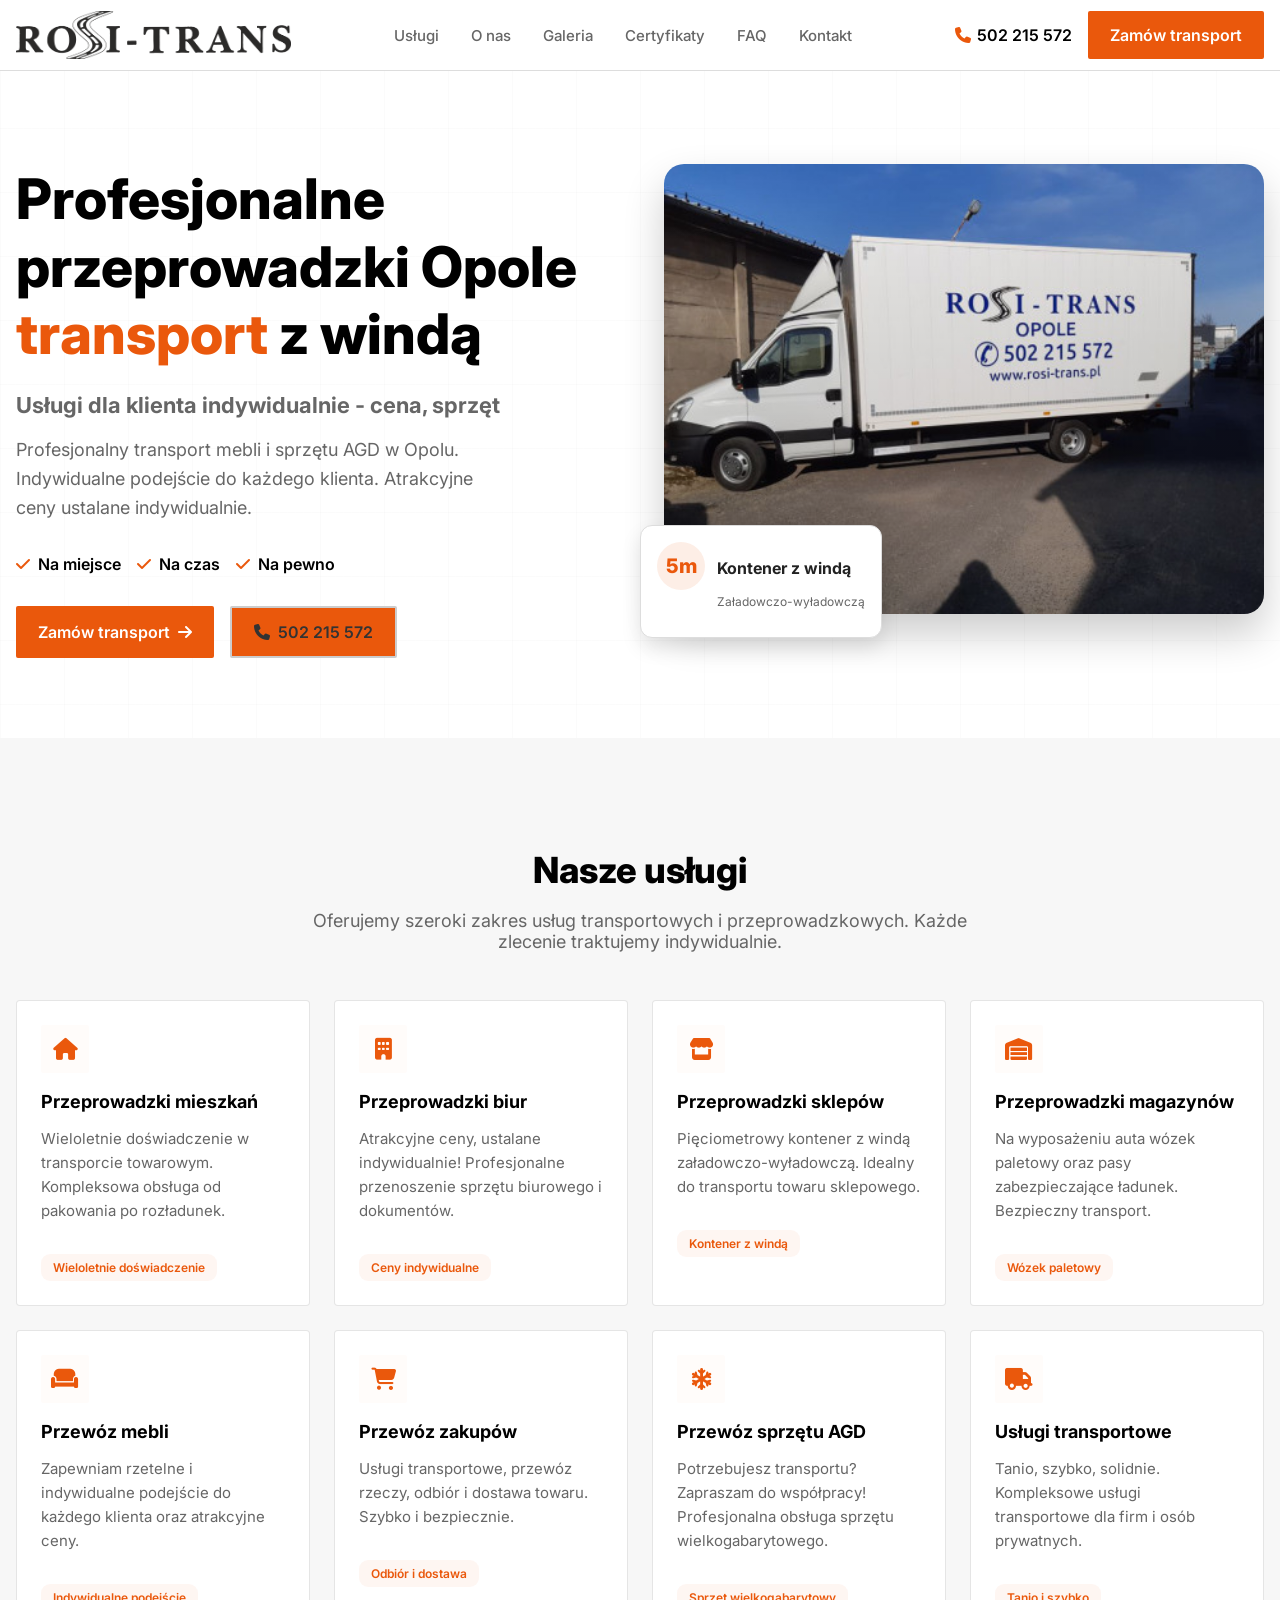
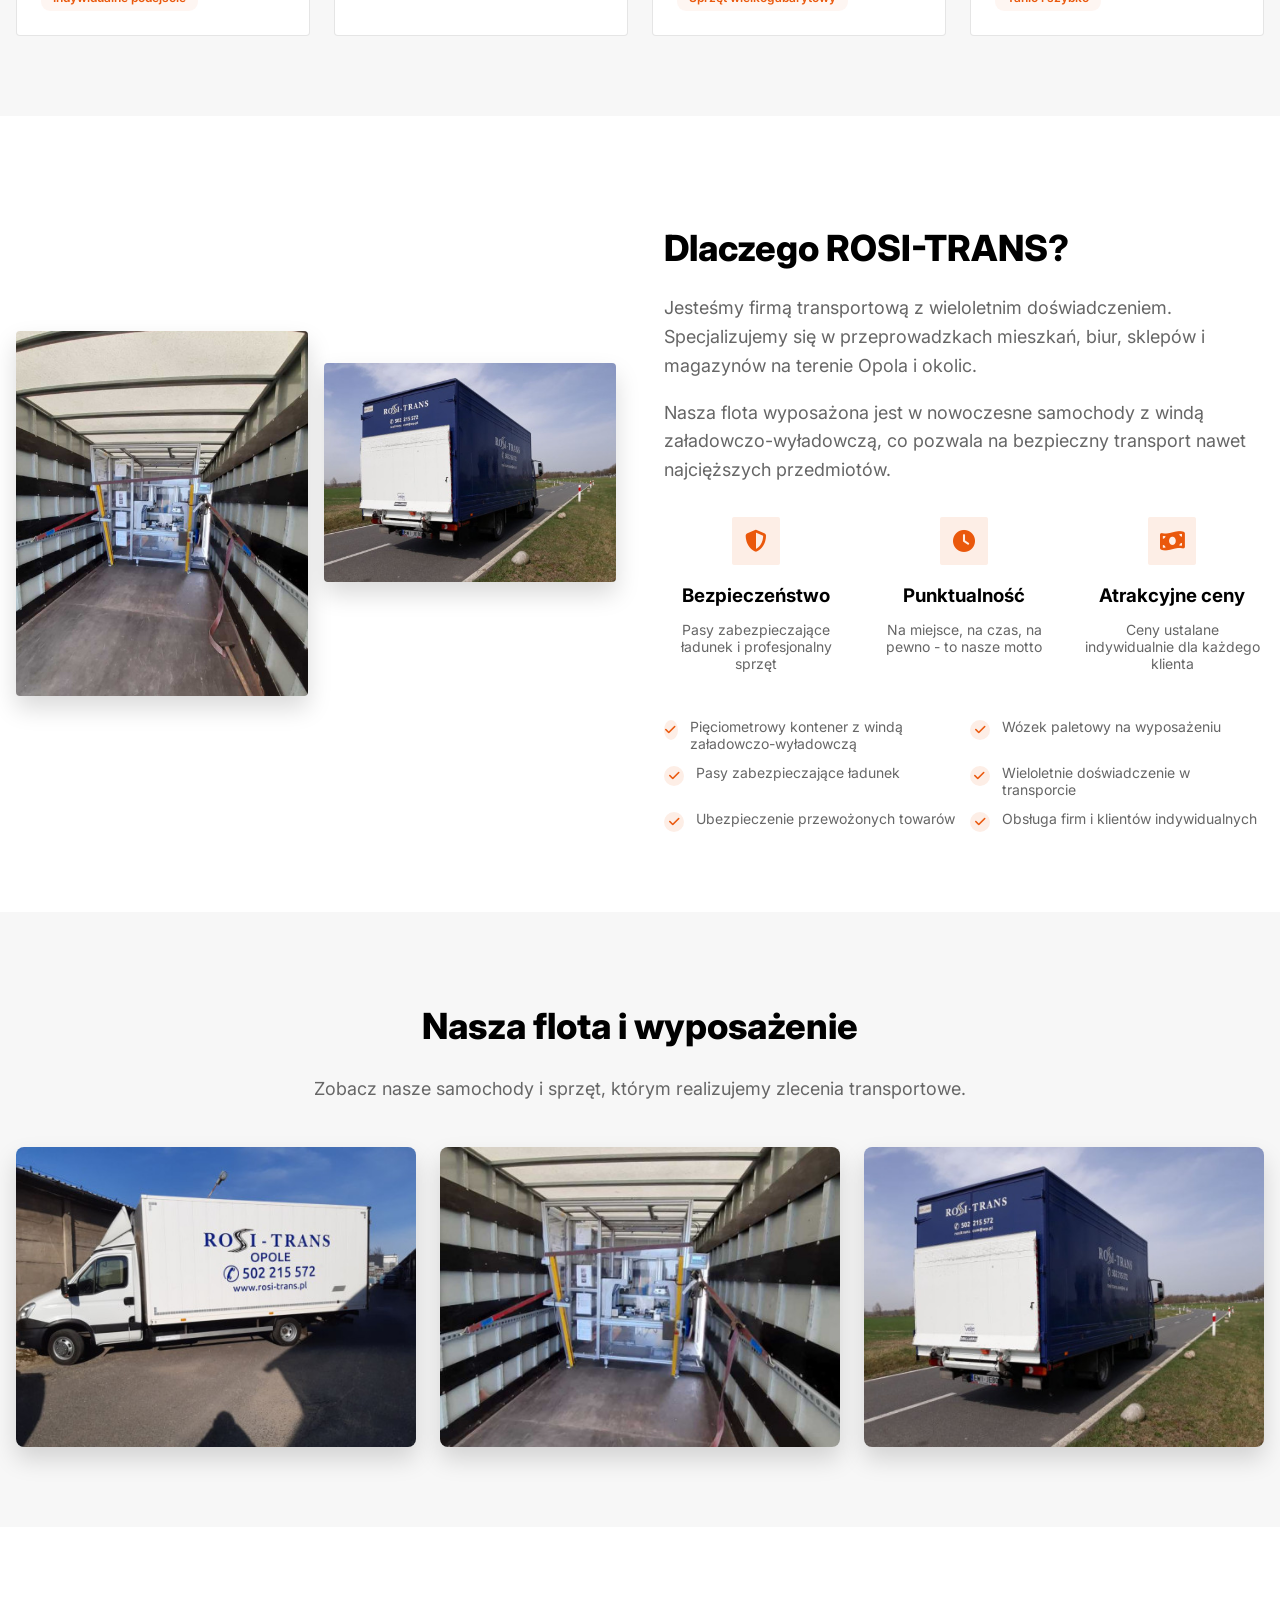
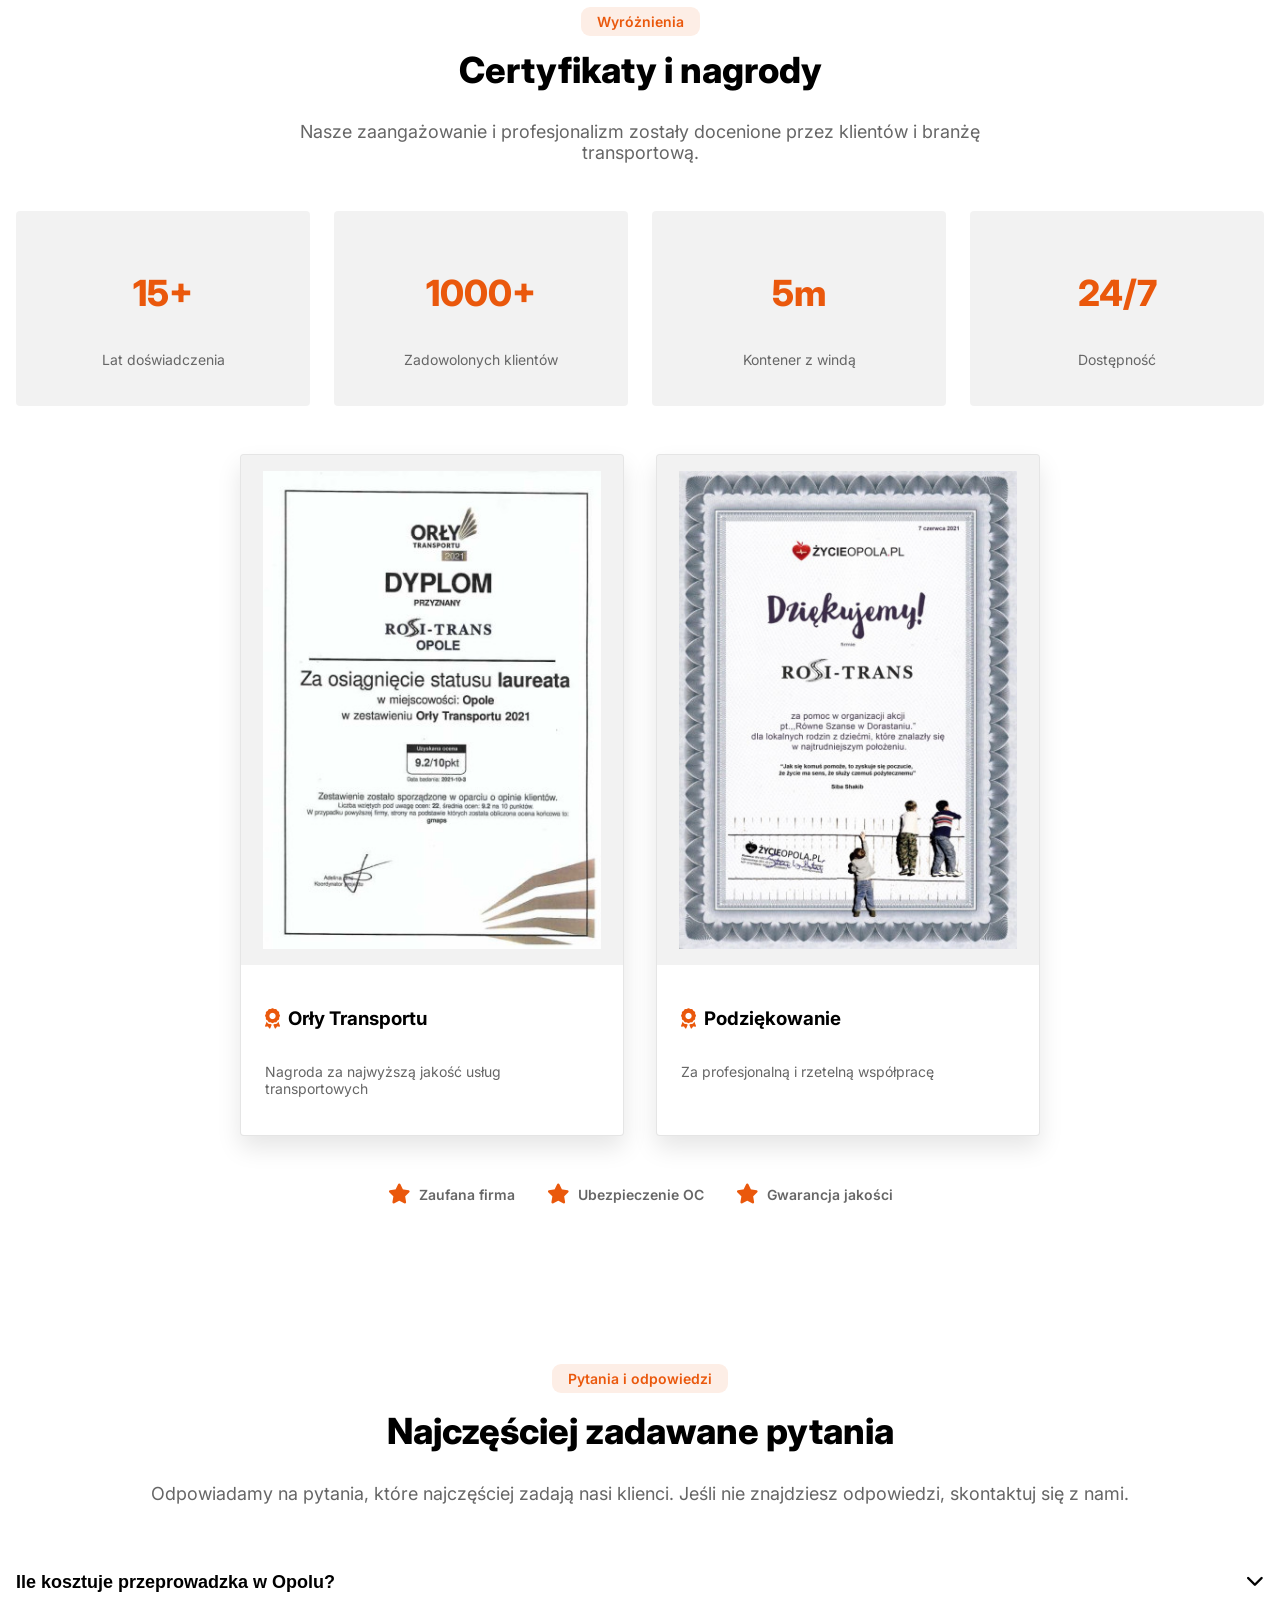
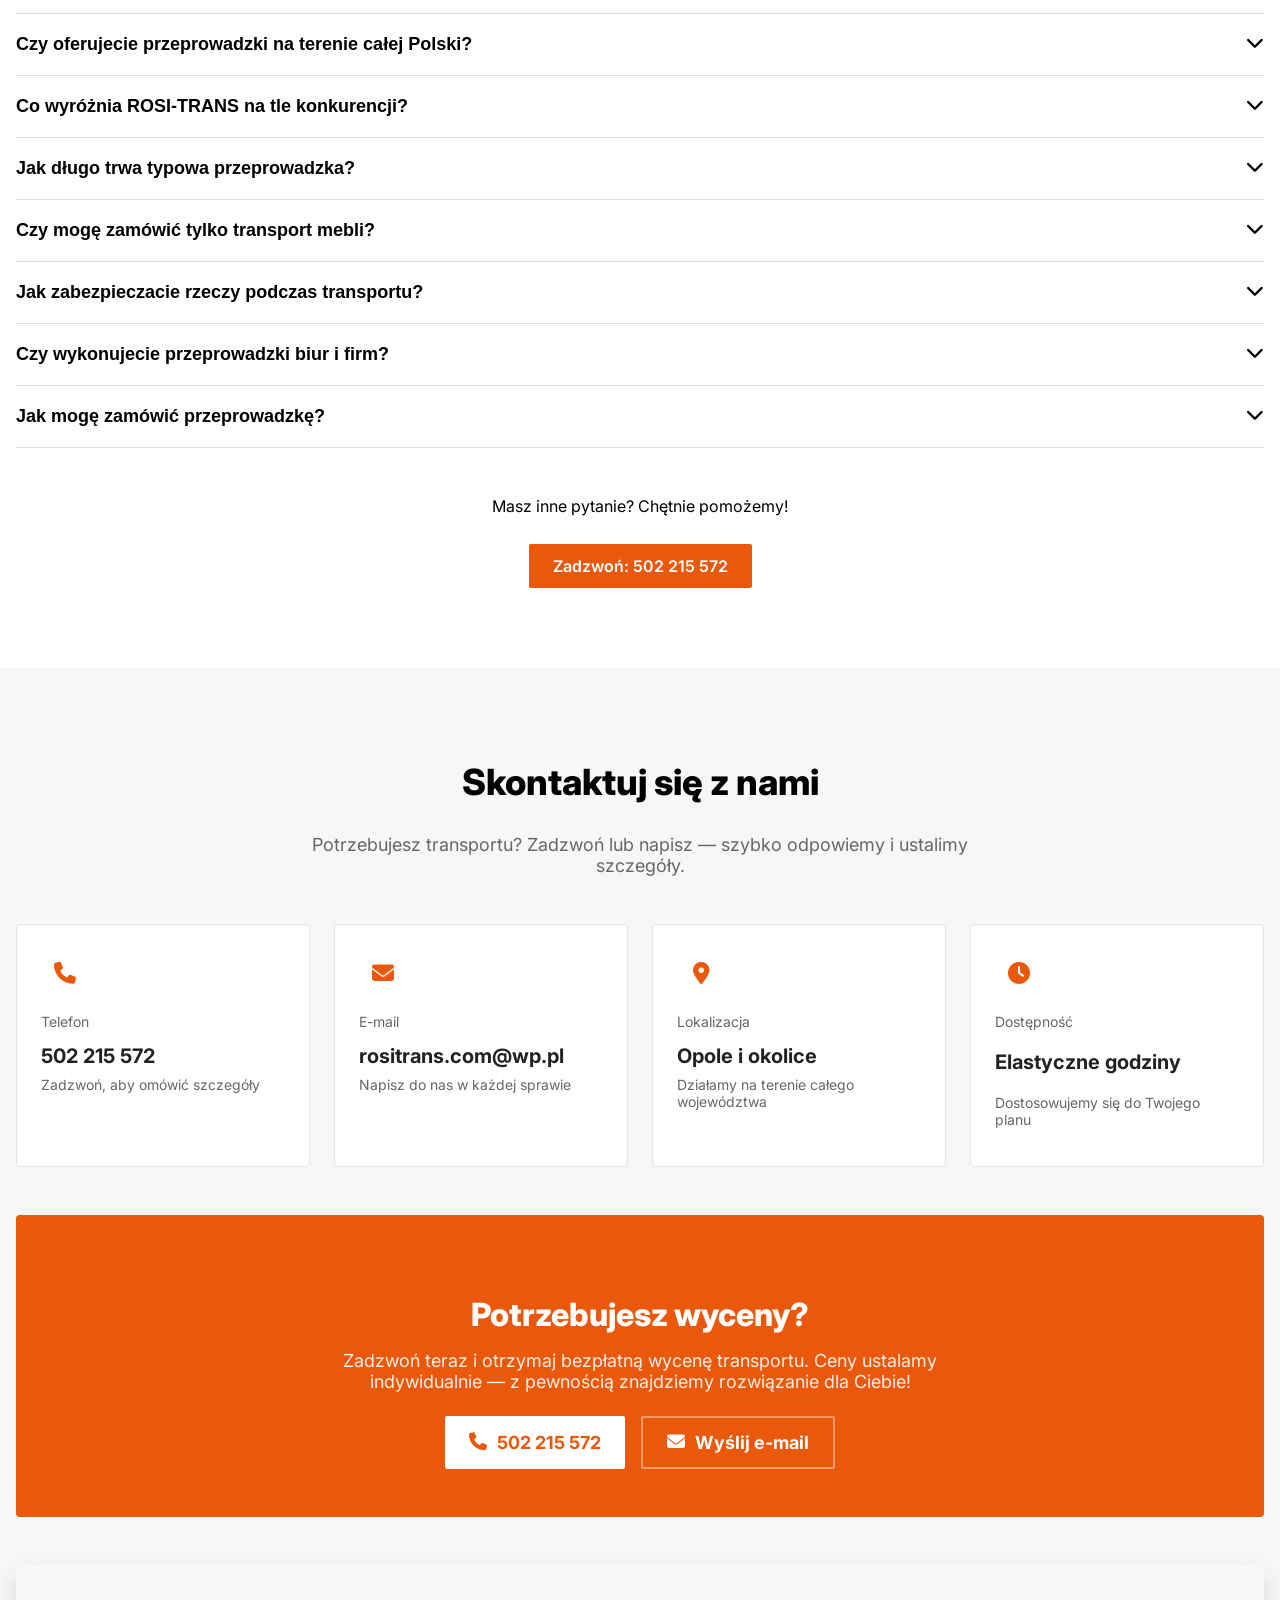
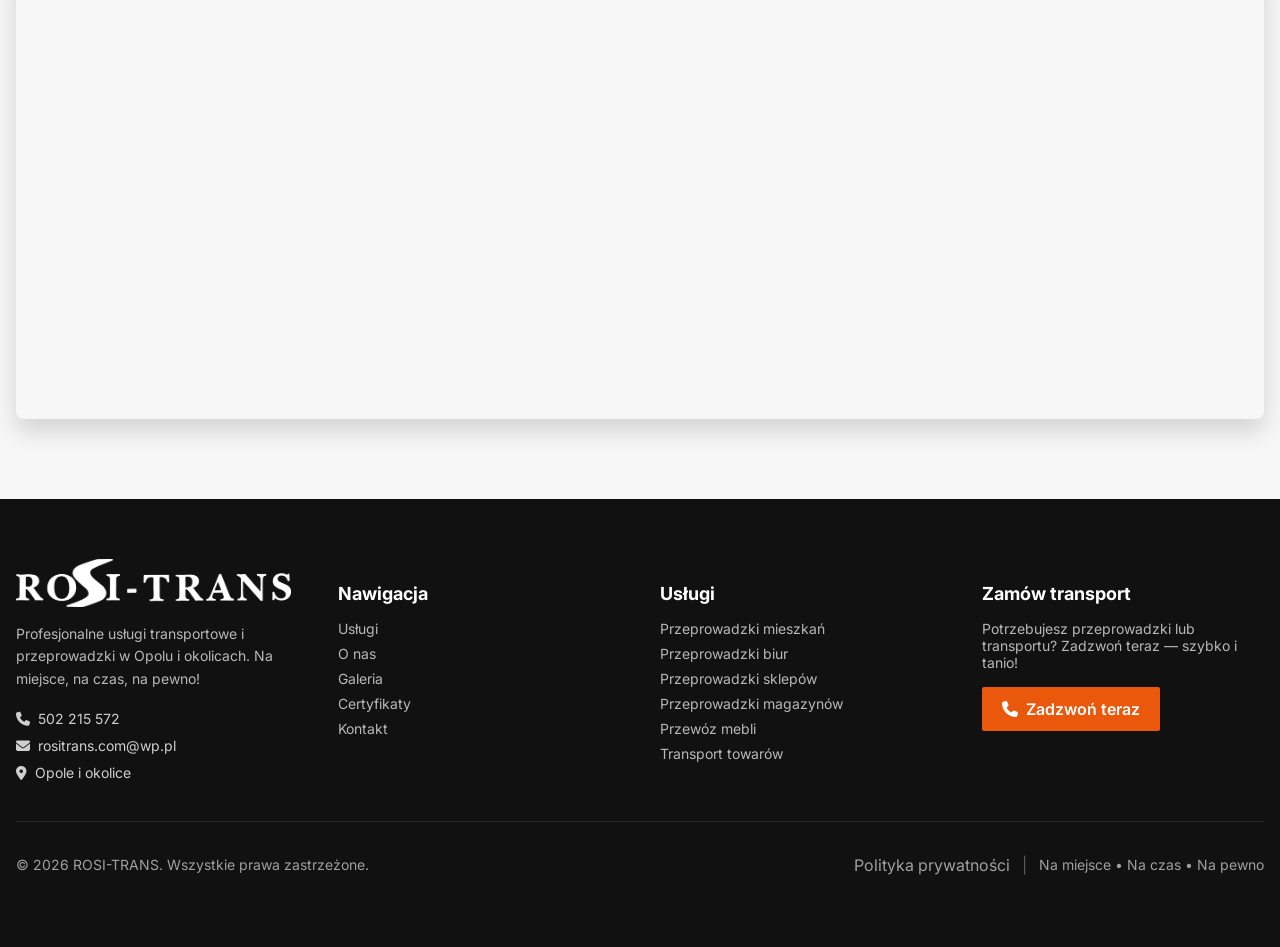
==== commit cacff7ed: "Fix image paths and update z-index for layout adjustments" ====
--- a/index.html
+++ b/index.html
@@ -110,7 +110,7 @@
       <div class="container">
         <div class="header-inner">
           <a href="/" class="logo">
-            <img src="/images/logo.png" alt="ROSI-TRANS Logo" />
+            <img src="images/logo.png" alt="ROSI-TRANS Logo" />
           </a>
 
           <nav class="nav">
@@ -211,7 +211,7 @@
             <div class="hero-image-wrapper">
               <div class="hero-image">
                 <img
-                  src="/images/truck.jpg"
+                  src="images/truck.jpg"
                   alt="Samochód transportowy ROSI-TRANS z windą załadowczą"
                 />
                 <div class="image-overlay"></div>
@@ -345,7 +345,7 @@
               <div class="col-left">
                 <div class="img-box tall">
                   <img
-                    src="/images/interior.jpg"
+                    src="images/interior.jpg"
                     alt="Wnętrze kontenera ROSI-TRANS"
                   />
                 </div>
@@ -353,7 +353,7 @@
 
               <div class="col-right">
                 <div class="img-box wide">
-                  <img src="/images/company.jpg" alt="Flota ROSI-TRANS" />
+                <img src="images/company.jpg" alt="Flota ROSI-TRANS" />
                 </div>
               </div>
             </div>
@@ -467,12 +467,12 @@
 
           <div class="gallery-grid">
             <div
-              class="gallery-item"
+            class="gallery-item"
               data-title="Nowoczesna flota"
-              data-src="/images/truck.jpg"
+              data-src="images/truck.jpg"
             >
               <img
-                src="/images/truck.jpg"
+                src="images/truck.jpg"
                 alt="Samochód transportowy ROSI-TRANS"
               />
               <div class="overlay"></div>
@@ -480,12 +480,12 @@
             </div>
 
             <div
-              class="gallery-item"
+            class="gallery-item"
               data-title="Przestronny kontener"
-              data-src="/images/interior.jpg"
+              data-src="images/interior.jpg"
             >
               <img
-                src="/images/interior.jpg"
+                src="images/interior.jpg"
                 alt="Wnętrze kontenera transportowego"
               />
               <div class="overlay"></div>
@@ -493,11 +493,11 @@
             </div>
 
             <div
-              class="gallery-item"
+            class="gallery-item"
               data-title="Profesjonalna obsługa"
-              data-src="/images/company.jpg"
+              data-src="images/company.jpg"
             >
-              <img src="/images/company.jpg" alt="Firma ROSI-TRANS" />
+              <img src="images/company.jpg" alt="Firma ROSI-TRANS" />
               <div class="overlay"></div>
               <div class="caption">Profesjonalna obsługa</div>
             </div>
@@ -576,7 +576,7 @@
             <div class="cert-card">
               <div class="cert-img">
                 <img
-                  src="/images/cert-orly.jpg"
+                  src="images/cert-orly.jpg"
                   alt="Certyfikat Orły Transportu"
                 />
               </div>
@@ -593,7 +593,7 @@
 
             <div class="cert-card">
               <div class="cert-img">
-                <img src="/images/cert-thanks.jpg" alt="Podziękowanie" />
+                <img src="images/cert-thanks.jpg" alt="Podziękowanie" />
               </div>
               <div class="cert-body">
                 <div class="cert-title-row">
@@ -859,7 +859,7 @@
         <div class="footer-grid">
           <div class="footer-brand">
             <img
-              src="/images/logo.png"
+              src="images/logo.png"
               alt="ROSI-TRANS Logo"
               class="footer-logo"
             />
--- a/static-copy.css
+++ b/static-copy.css
@@ -225,6 +225,8 @@
         linear-gradient(to right, #80808008 1px, transparent 1px),
         linear-gradient(to bottom, #80808008 1px, transparent 1px);
     background-size: 64px 64px;
+    pointer-events: none;
+    z-index: 0;
 }
 
 .container {
@@ -237,6 +239,8 @@
     display: grid;
     gap: 48px;
     align-items: center;
+    position: relative;
+    z-index: 1;
 }
 
 @media (min-width: 1024px) {
